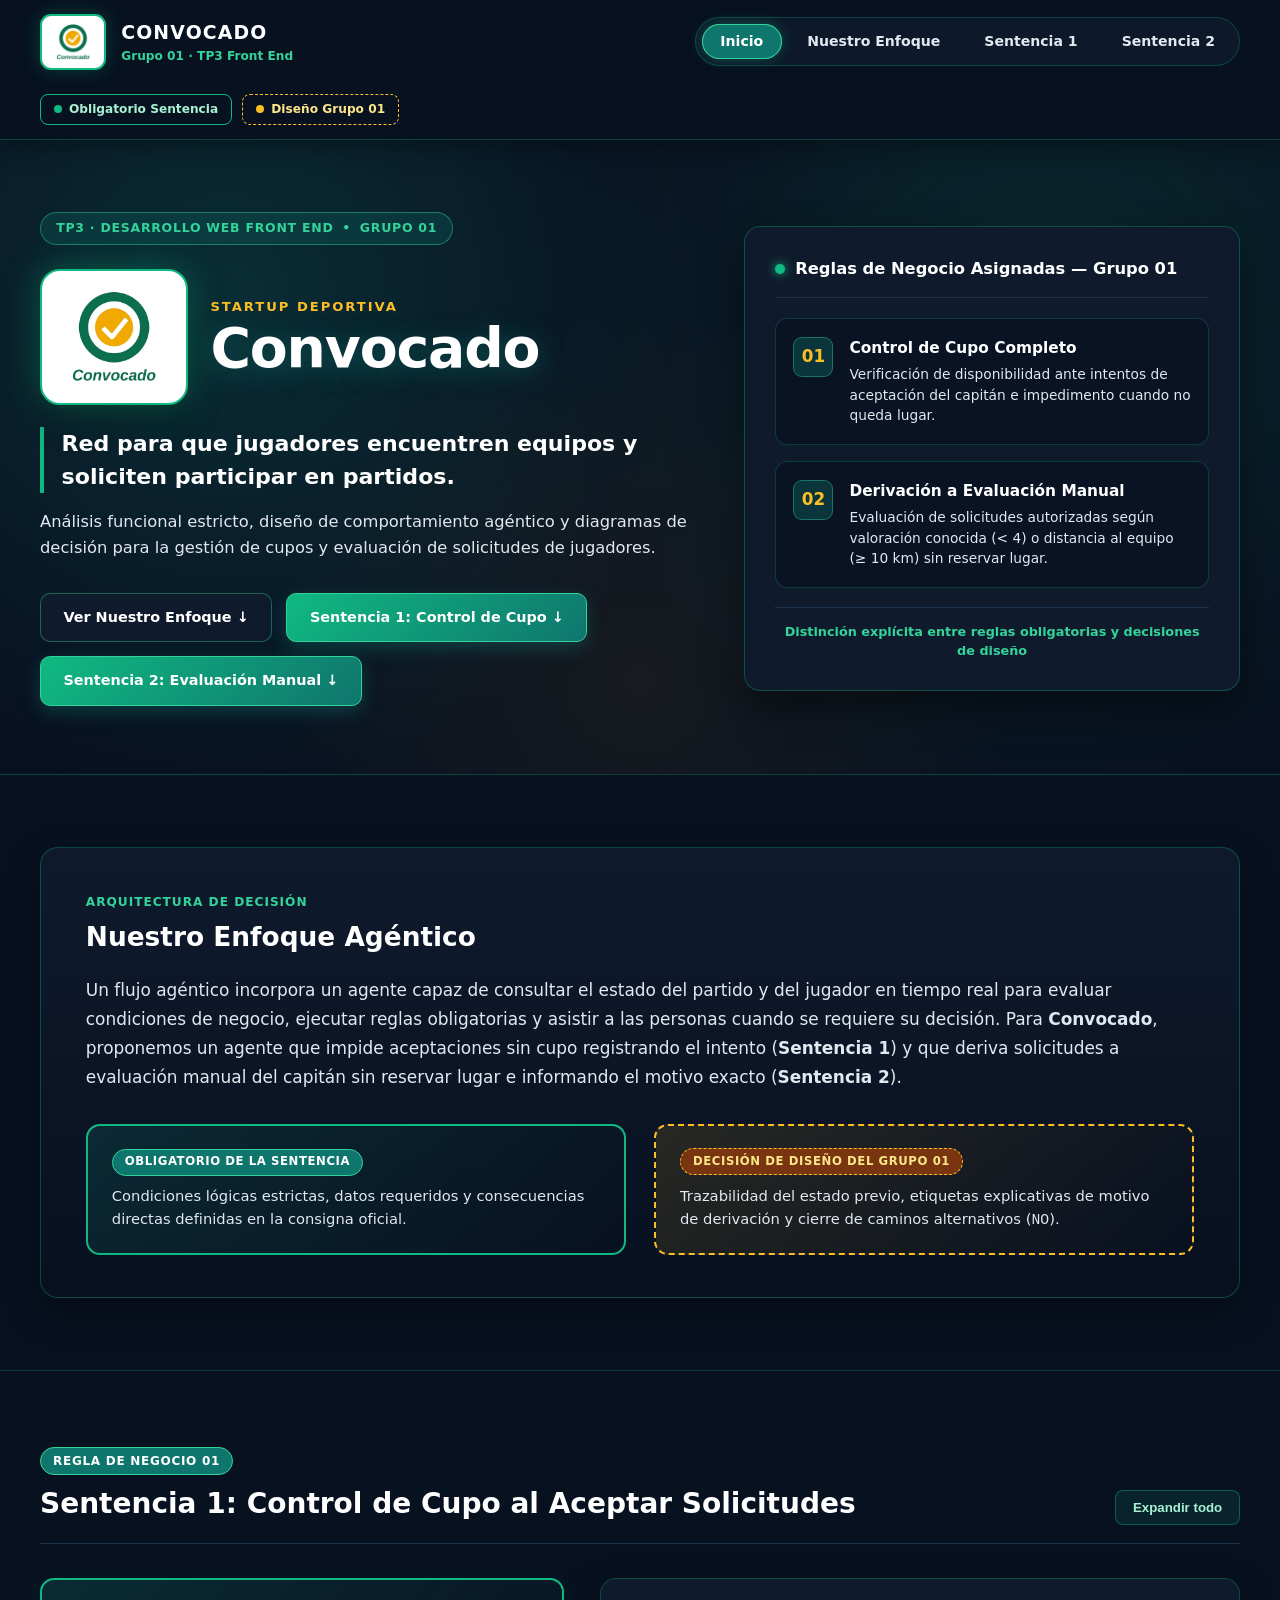
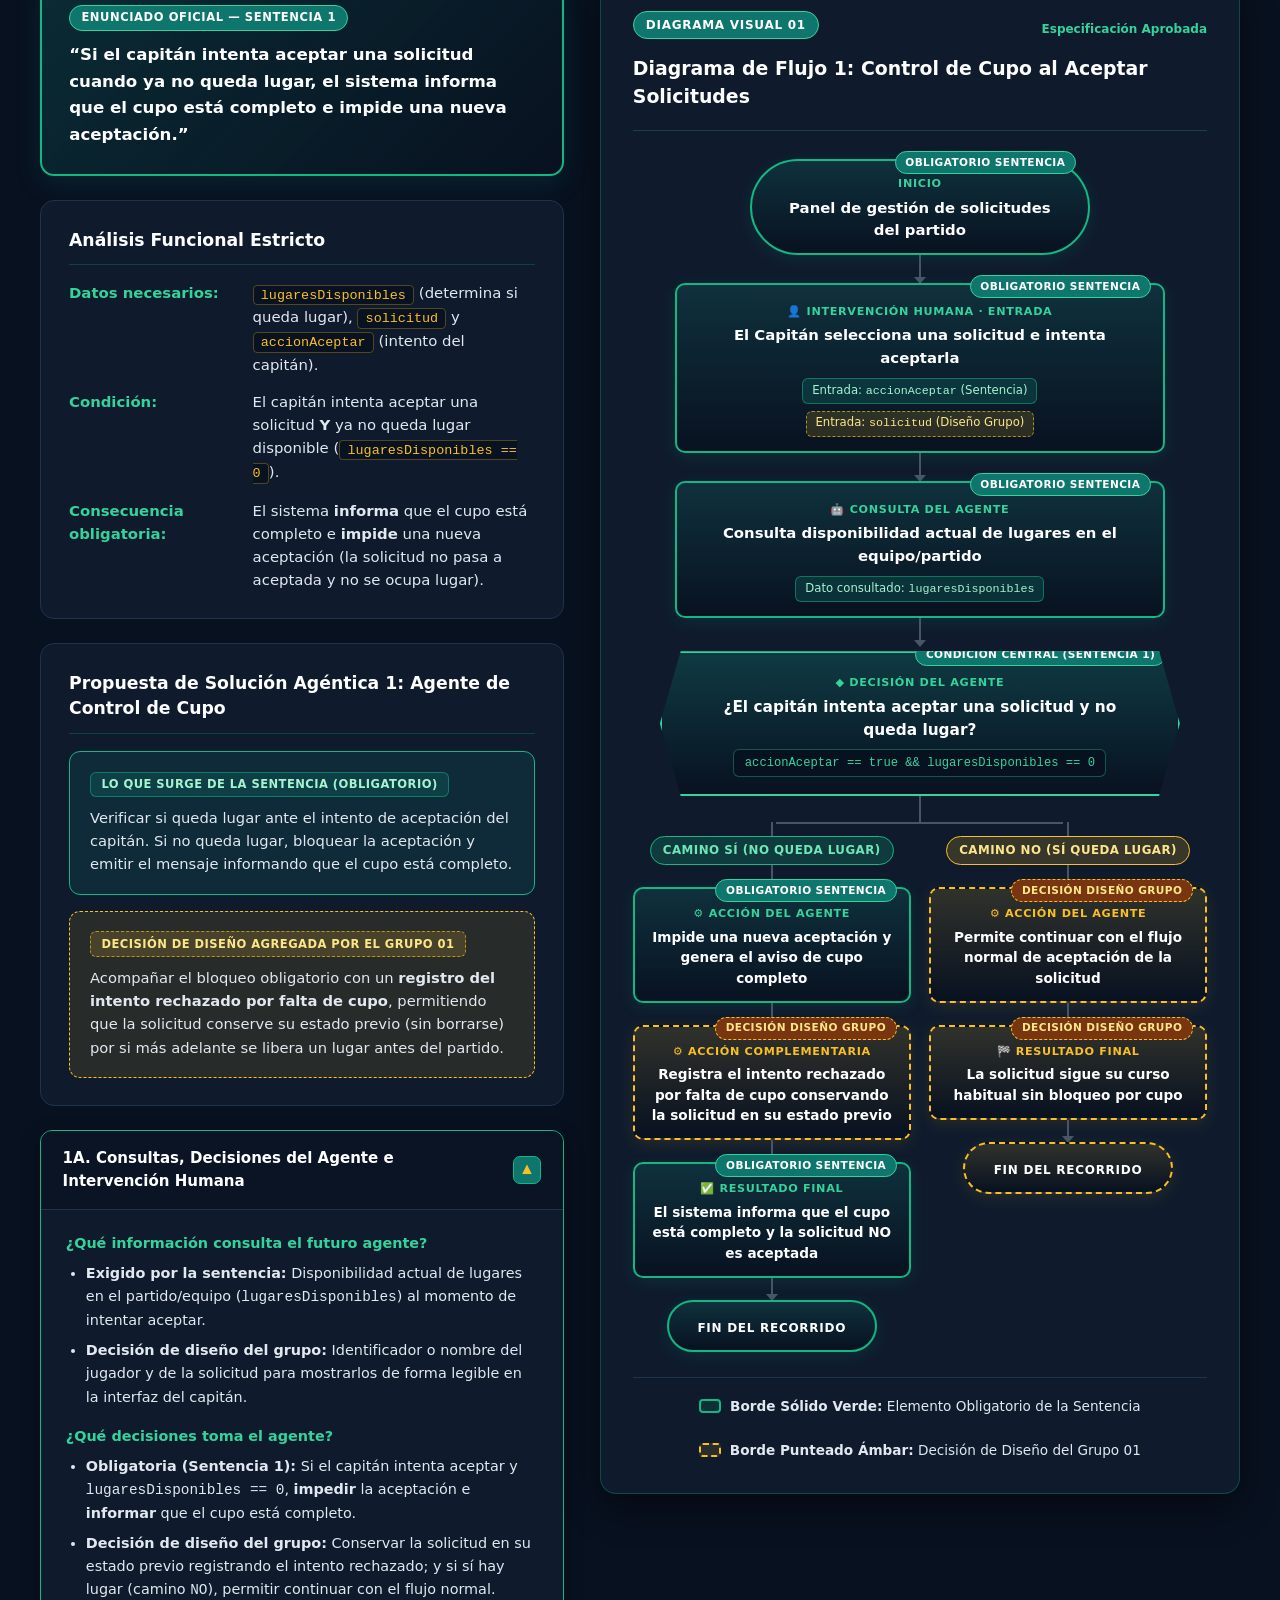
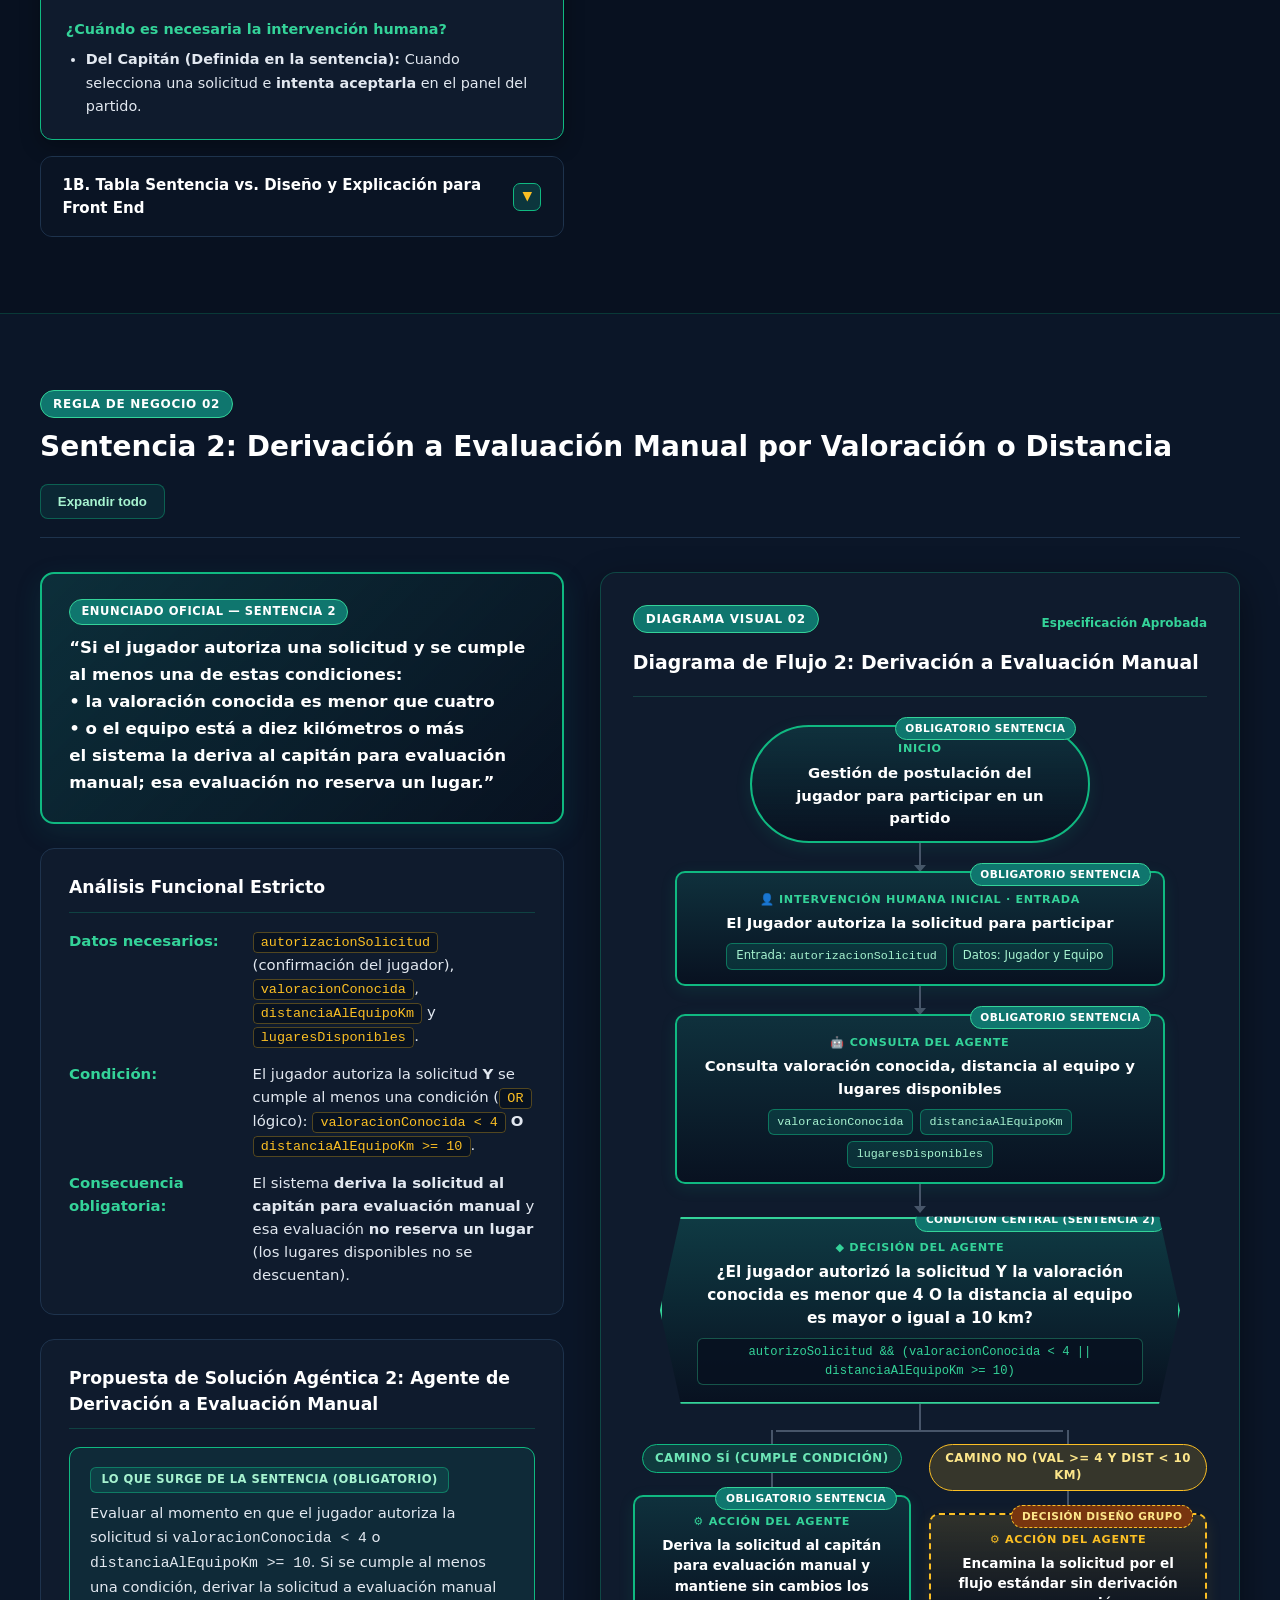
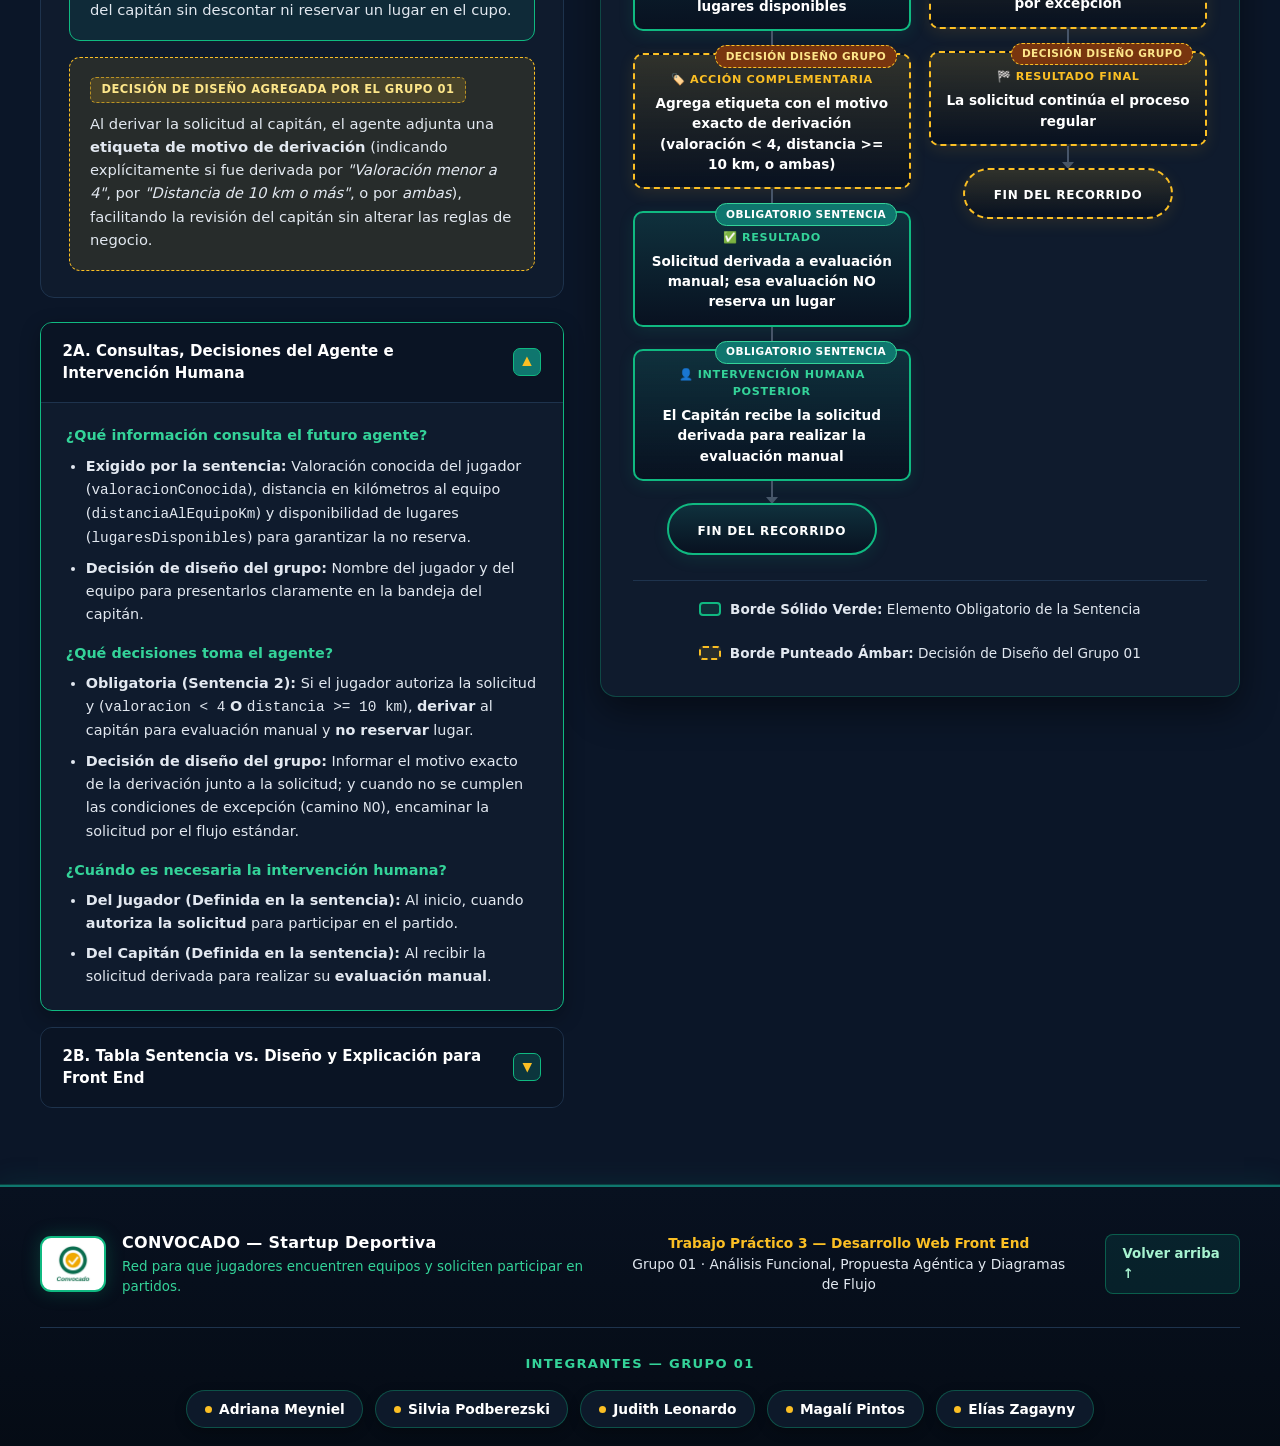
==== index.html @ 45cd8852 "Crea landing inicial y documenta flujo agéntico" ====
<!DOCTYPE html>
<html lang="es">
<head>
  <meta charset="UTF-8" />
  <meta name="viewport" content="width=device-width, initial-scale=1.0" />
  <title>Convocado — Solución Agéntica | Grupo 01 (TP3 Front End)</title>
  <meta name="description" content="Landing de análisis funcional, propuestas agénticas y diagramas de flujo para la startup deportiva Convocado — Grupo 01." />
  <link rel="stylesheet" href="diagramas.css" />
  <link rel="stylesheet" href="styles.css" />
</head>
<body>

  <!-- =====================================================================
       HEADER STICKY (NAVEGACIÓN DESKTOP)
       ===================================================================== -->
  <header class="site-header" id="top">
    <div class="header-container">
      <a href="#inicio" class="brand-logo" aria-label="Convocado - Ir al inicio">
        <div class="header-logo-container">
          <img src="assets/logo.webp" alt="Logo original de la startup Convocado" class="convocado-logo-img" />
        </div>
        <div class="brand-text">
          <span class="brand-name">CONVOCADO</span>
          <span class="brand-group">Grupo 01 · TP3 Front End</span>
        </div>
      </a>

      <nav class="main-nav" aria-label="Navegación principal">
        <a href="#inicio" class="nav-link active">Inicio</a>
        <a href="#nuestro-enfoque" class="nav-link">Nuestro Enfoque</a>
        <a href="#sentencia-1" class="nav-link">Sentencia 1</a>
        <a href="#sentencia-2" class="nav-link">Sentencia 2</a>
      </nav>

      <div class="header-legend" aria-label="Referencias visuales">
        <span class="legend-chip chip-mandatory" title="Surge estrictamente de la sentencia">
          <span class="dot dot-mandatory"></span> Obligatorio Sentencia
        </span>
        <span class="legend-chip chip-design" title="Decisión de diseño agregada por el Grupo 01">
          <span class="dot dot-design"></span> Diseño Grupo 01
        </span>
      </div>
    </div>
  </header>

  <main>

    <!-- ===================================================================
         SECCIÓN 1: HERO / PRESENTACIÓN DE LA STARTUP (#inicio)
         =================================================================== -->
    <section id="inicio" class="hero-section">
      <div class="section-container hero-grid">
        <div class="hero-content">
          <div class="eyebrow-badge">
            <span>TP3 · Desarrollo Web Front End</span>
            <span class="separator">•</span>
            <span>Grupo 01</span>
          </div>

          <div class="hero-brand-lockup">
            <div class="hero-logo-container">
              <img src="assets/logo.webp" alt="Logo original de la startup Convocado" class="convocado-logo-img" />
            </div>
            <div>
              <p class="startup-label">STARTUP DEPORTIVA</p>
              <h1 class="hero-title">Convocado</h1>
            </div>
          </div>

          <p class="hero-objective">
            Red para que jugadores encuentren equipos y soliciten participar en partidos.
          </p>

          <p class="hero-description">
            Análisis funcional estricto, diseño de comportamiento agéntico y diagramas de decisión para la gestión de cupos y evaluación de solicitudes de jugadores.
          </p>

          <div class="hero-actions">
            <a href="#nuestro-enfoque" class="btn btn-secondary">Ver Nuestro Enfoque ↓</a>
            <a href="#sentencia-1" class="btn btn-primary">Sentencia 1: Control de Cupo ↓</a>
            <a href="#sentencia-2" class="btn btn-primary">Sentencia 2: Evaluación Manual ↓</a>
          </div>
        </div>

        <aside class="hero-summary-card" aria-label="Resumen de reglas asignadas al Grupo 01">
          <div class="summary-card-header">
            <span class="status-indicator"></span>
            <h2>Reglas de Negocio Asignadas — Grupo 01</h2>
          </div>
          <div class="summary-rules">
            <div class="summary-rule-item">
              <span class="rule-num">01</span>
              <div>
                <h3>Control de Cupo Completo</h3>
                <p>Verificación de disponibilidad ante intentos de aceptación del capitán e impedimento cuando no queda lugar.</p>
              </div>
            </div>
            <div class="summary-rule-item">
              <span class="rule-num">02</span>
              <div>
                <h3>Derivación a Evaluación Manual</h3>
                <p>Evaluación de solicitudes autorizadas según valoración conocida (&lt; 4) o distancia al equipo (&ge; 10 km) sin reservar lugar.</p>
              </div>
            </div>
          </div>
          <div class="summary-card-footer">
            <span>Distinción explícita entre reglas obligatorias y decisiones de diseño</span>
          </div>
        </aside>
      </div>
    </section>

    <!-- ===================================================================
         SECCIÓN 2: NUESTRO ENFOQUE (#nuestro-enfoque)
         =================================================================== -->
    <section id="nuestro-enfoque" class="approach-section">
      <div class="section-container">
        <div class="approach-card">
          <div class="approach-header">
            <span class="section-tag">Arquitectura de Decisión</span>
            <h2>Nuestro Enfoque Agéntico</h2>
          </div>
          <p class="approach-lead">
            Un flujo agéntico incorpora un agente capaz de consultar el estado del partido y del jugador en tiempo real para evaluar condiciones de negocio, ejecutar reglas obligatorias y asistir a las personas cuando se requiere su decisión. Para <strong>Convocado</strong>, proponemos un agente que impide aceptaciones sin cupo registrando el intento (<strong>Sentencia 1</strong>) y que deriva solicitudes a evaluación manual del capitán sin reservar lugar e informando el motivo exacto (<strong>Sentencia 2</strong>).
          </p>
          <div class="origin-comparison-banner">
            <div class="origin-box origin-mandatory">
              <span class="origin-badge badge-mandatory">Obligatorio de la Sentencia</span>
              <p>Condiciones lógicas estrictas, datos requeridos y consecuencias directas definidas en la consigna oficial.</p>
            </div>
            <div class="origin-box origin-design">
              <span class="origin-badge badge-design">Decisión de Diseño del Grupo 01</span>
              <p>Trazabilidad del estado previo, etiquetas explicativas de motivo de derivación y cierre de caminos alternativos (<code>NO</code>).</p>
            </div>
          </div>
        </div>
      </div>
    </section>

    <!-- ===================================================================
         SECCIÓN 3: BLOQUE SENTENCIA 1 (#sentencia-1)
         Grid Desktop: Columna Izquierda (45%) + Columna Derecha Diagrama (55%)
         =================================================================== -->
    <section id="sentencia-1" class="sentence-section">
      <div class="section-container">
        <div class="section-heading-bar">
          <div>
            <span class="sentence-tag">Regla de Negocio 01</span>
            <h2 class="section-main-title">Sentencia 1: Control de Cupo al Aceptar Solicitudes</h2>
          </div>
          <div class="Quick-controls">
            <button type="button" class="btn-ghost js-toggle-details" data-target="sentencia-1">
              Expandir / Contraer Desplegables
            </button>
          </div>
        </div>

        <div class="sentence-split-layout">

          <!-- COLUMNA IZQUIERDA (45%): SENTENCIA, ANÁLISIS, PROPUESTA Y DESPLEGABLES -->
          <div class="sentence-left-col">

            <!-- Cita oficial de la Sentencia 1 -->
            <div class="official-sentence-box">
              <div class="box-label">
                <span class="badge-mandatory-inline">Enunciado Oficial — Sentencia 1</span>
              </div>
              <blockquote>
                “Si el capitán intenta aceptar una solicitud cuando ya no queda lugar, el sistema informa que el cupo está completo e impide una nueva aceptación.”
              </blockquote>
            </div>

            <!-- Tarjeta de Análisis Funcional Estricto -->
            <article class="info-card">
              <h3 class="card-title">Análisis Funcional Estricto</h3>
              <ul class="analysis-list">
                <li>
                  <span class="analysis-key">Datos necesarios:</span>
                  <div class="analysis-val">
                    <code>lugaresDisponibles</code> (determina si queda lugar), <code>solicitud</code> y <code>accionAceptar</code> (intento del capitán).
                  </div>
                </li>
                <li>
                  <span class="analysis-key">Condición:</span>
                  <div class="analysis-val">
                    El capitán intenta aceptar una solicitud <strong>Y</strong> ya no queda lugar disponible (<code>lugaresDisponibles == 0</code>).
                  </div>
                </li>
                <li>
                  <span class="analysis-key">Consecuencia obligatoria:</span>
                  <div class="analysis-val">
                    El sistema <strong>informa</strong> que el cupo está completo e <strong>impide</strong> una nueva aceptación (la solicitud no pasa a aceptada y no se ocupa lugar).
                  </div>
                </li>
              </ul>
            </article>

            <!-- Tarjeta de Propuesta Agéntica 1 -->
            <article class="info-card proposal-card">
              <h3 class="card-title">Propuesta de Solución Agéntica 1: Agente de Control de Cupo</h3>

              <div class="proposal-split-block mandatory-block">
                <span class="origin-pill pill-mandatory">Lo que surge de la sentencia (Obligatorio)</span>
                <p>
                  Verificar si queda lugar ante el intento de aceptación del capitán. Si no queda lugar, bloquear la aceptación y emitir el mensaje informando que el cupo está completo.
                </p>
              </div>

              <div class="proposal-split-block design-block">
                <span class="origin-pill pill-design">Decisión de diseño agregada por el Grupo 01</span>
                <p>
                  Acompañar el bloqueo obligatorio con un <strong>registro del intento rechazado por falta de cupo</strong>, permitiendo que la solicitud conserve su estado previo (sin borrarse) por si más adelante se libera un lugar antes del partido.
                </p>
              </div>
            </article>

            <!-- DESPLEGABLES (DETAILS / SUMMARY) DE SENTENCIA 1 -->
            <div class="accordions-group">

              <details class="custom-details" open>
                <summary class="details-summary">
                  <span>1A. Consultas, Decisiones del Agente e Intervención Humana</span>
                  <span class="summary-chevron" aria-hidden="true">▼</span>
                </summary>
                <div class="details-body">
                  <h4>¿Qué información consulta el futuro agente?</h4>
                  <ul>
                    <li><strong>Exigido por la sentencia:</strong> Disponibilidad actual de lugares en el partido/equipo (<code>lugaresDisponibles</code>) al momento de intentar aceptar.</li>
                    <li><strong>Decisión de diseño del grupo:</strong> Identificador o nombre del jugador y de la solicitud para mostrarlos de forma legible en la interfaz del capitán.</li>
                  </ul>

                  <h4>¿Qué decisiones toma el agente?</h4>
                  <ul>
                    <li><strong>Obligatoria (Sentencia 1):</strong> Si el capitán intenta aceptar y <code>lugaresDisponibles == 0</code>, <strong>impedir</strong> la aceptación e <strong>informar</strong> que el cupo está completo.</li>
                    <li><strong>Decisión de diseño del grupo:</strong> Conservar la solicitud en su estado previo registrando el intento rechazado; y si sí hay lugar (camino <code>NO</code>), permitir continuar con el flujo normal.</li>
                  </ul>

                  <h4>¿Cuándo es necesaria la intervención humana?</h4>
                  <ul>
                    <li><strong>Del Capitán (Definida en la sentencia):</strong> Cuando selecciona una solicitud e <strong>intenta aceptarla</strong> en el panel del partido.</li>
                  </ul>
                </div>
              </details>

              <details class="custom-details">
                <summary class="details-summary">
                  <span>1B. Tabla Sentencia vs. Diseño y Explicación para Front End</span>
                  <span class="summary-chevron" aria-hidden="true">▼</span>
                </summary>
                <div class="details-body">
                  <h4>Separación entre Sentencia 1 y Decisiones de Diseño</h4>
                  <table class="origin-table">
                    <thead>
                      <tr>
                        <th>Elemento del Flujo</th>
                        <th>Origen</th>
                      </tr>
                    </thead>
                    <tbody>
                      <tr>
                        <td>Intervención del capitán intentando aceptar una solicitud</td>
                        <td><span class="table-badge badge-mandatory">Obligatorio Sentencia</span></td>
                      </tr>
                      <tr>
                        <td>Consulta de si queda lugar disponible</td>
                        <td><span class="table-badge badge-mandatory">Obligatorio Sentencia</span></td>
                      </tr>
                      <tr>
                        <td>Decisión: <em>“¿El capitán intenta aceptar una solicitud y no queda lugar?”</em></td>
                        <td><span class="table-badge badge-mandatory">Obligatorio Sentencia</span></td>
                      </tr>
                      <tr>
                        <td>Camino SÍ: Informar cupo completo e impedir nueva aceptación</td>
                        <td><span class="table-badge badge-mandatory">Obligatorio Sentencia</span></td>
                      </tr>
                      <tr>
                        <td>Conservar solicitud en estado previo con registro del intento</td>
                        <td><span class="table-badge badge-design">Diseño Grupo 01</span></td>
                      </tr>
                      <tr>
                        <td>Camino NO: Continuar flujo normal cuando sí hay lugar</td>
                        <td><span class="table-badge badge-design">Diseño Grupo 01</span></td>
                      </tr>
                    </tbody>
                  </table>

                  <h4>Explicación Clara para Estudiantes de Front End</h4>
                  <p>
                    <strong>Regla obligatoria:</strong> Cuando el capitán presiona el botón <code>"Aceptar"</code>, evaluamos <code>if (lugaresDisponibles === 0)</code>. Si no hay lugar, no sumamos al jugador y mostramos en pantalla el mensaje obligatorio: <em>"El cupo está completo"</em>.
                  </p>
                  <p>
                    <strong>Decisión de diseño en interfaz:</strong> Mantener visible el contador (<code>Lugares disponibles: 0</code>) y destacar visualmente la alerta para que el capitán comprenda de inmediato por qué su acción fue impedida.
                  </p>
                </div>
              </details>

            </div>
          </div>

          <!-- COLUMNA DERECHA (55%): DIAGRAMA DE FLUJO VISUAL 1 (REUTILIZADO) -->
          <div class="sentence-right-col">
            <div class="diagram-card">
              <div class="diagram-header">
                <div class="diagram-header-top">
                  <span class="sentence-tag">Diagrama Visual 01</span>
                  <span class="diagram-status">Especificación Aprobada</span>
                </div>
                <h3>Diagrama de Flujo 1: Control de Cupo al Aceptar Solicitudes</h3>
              </div>

              <div class="flowchart">
                <!-- 1. INICIO -->
                <div class="node node-terminal node-mandatory">
                  <span class="node-origin-badge badge-mandatory">Obligatorio Sentencia</span>
                  <div class="node-type">INICIO</div>
                  <div class="node-title">Panel de gestión de solicitudes del partido</div>
                </div>

                <div class="connector-vertical"></div>

                <!-- 2. INTERVENCIÓN HUMANA + ENTRADA -->
                <div class="node node-human node-mandatory">
                  <span class="node-origin-badge badge-mandatory">Obligatorio Sentencia</span>
                  <div class="node-type">👤 INTERVENCIÓN HUMANA · ENTRADA</div>
                  <div class="node-title">El Capitán selecciona una solicitud e intenta aceptarla</div>
                  <div class="node-meta">
                    <span class="meta-pill pill-mandatory">Entrada: <code>accionAceptar</code> (Sentencia)</span>
                    <span class="meta-pill pill-design">Entrada: <code>solicitud</code> (Diseño Grupo)</span>
                  </div>
                </div>

                <div class="connector-vertical"></div>

                <!-- 3. CONSULTA DEL AGENTE -->
                <div class="node node-agent-query node-mandatory">
                  <span class="node-origin-badge badge-mandatory">Obligatorio Sentencia</span>
                  <div class="node-type">🤖 CONSULTA DEL AGENTE</div>
                  <div class="node-title">Consulta disponibilidad actual de lugares en el equipo/partido</div>
                  <div class="node-meta">
                    <span class="meta-pill pill-mandatory">Dato consultado: <code>lugaresDisponibles</code></span>
                  </div>
                </div>

                <div class="connector-vertical"></div>

                <!-- 4. DECISIÓN CENTRAL -->
                <div class="decision-wrapper">
                  <div class="node node-decision node-mandatory">
                    <span class="node-origin-badge badge-mandatory">Condición Central (Sentencia 1)</span>
                    <div class="node-type">◆ DECISIÓN DEL AGENTE</div>
                    <div class="node-question">
                      ¿El capitán intenta aceptar una solicitud y no queda lugar?
                    </div>
                    <div class="node-code"><code>accionAceptar == true && lugaresDisponibles == 0</code></div>
                  </div>
                </div>

                <!-- BIFURCACIÓN SÍ / NO -->
                <div class="branches-container">
                  <div class="branch-split-bar"></div>

                  <!-- CAMINO SÍ -->
                  <div class="branch-column branch-yes">
                    <div class="branch-badge badge-yes">CAMINO SÍ (No queda lugar)</div>
                    <div class="connector-vertical short"></div>

                    <div class="node node-action node-mandatory">
                      <span class="node-origin-badge badge-mandatory">Obligatorio Sentencia</span>
                      <div class="node-type">⚙️ ACCIÓN DEL AGENTE</div>
                      <div class="node-title">Impide una nueva aceptación y genera el aviso de cupo completo</div>
                    </div>

                    <div class="connector-vertical short"></div>

                    <div class="node node-action node-design">
                      <span class="node-origin-badge badge-design">Decisión Diseño Grupo</span>
                      <div class="node-type">⚙️ ACCIÓN COMPLEMENTARIA</div>
                      <div class="node-title">Registra el intento rechazado por falta de cupo conservando la solicitud en su estado previo</div>
                    </div>

                    <div class="connector-vertical short"></div>

                    <div class="node node-result node-mandatory">
                      <span class="node-origin-badge badge-mandatory">Obligatorio Sentencia</span>
                      <div class="node-type">✅ RESULTADO FINAL</div>
                      <div class="node-title">El sistema informa que el cupo está completo y la solicitud NO es aceptada</div>
                    </div>

                    <div class="connector-vertical short"></div>

                    <div class="node node-terminal-end node-mandatory">
                      FIN DEL RECORRIDO
                    </div>
                  </div>

                  <!-- CAMINO NO -->
                  <div class="branch-column branch-no">
                    <div class="branch-badge badge-no">CAMINO NO (Sí queda lugar)</div>
                    <div class="connector-vertical short"></div>

                    <div class="node node-action node-design">
                      <span class="node-origin-badge badge-design">Decisión Diseño Grupo</span>
                      <div class="node-type">⚙️ ACCIÓN DEL AGENTE</div>
                      <div class="node-title">Permite continuar con el flujo normal de aceptación de la solicitud</div>
                    </div>

                    <div class="connector-vertical short"></div>

                    <div class="node node-result node-design">
                      <span class="node-origin-badge badge-design">Decisión Diseño Grupo</span>
                      <div class="node-type">🏁 RESULTADO FINAL</div>
                      <div class="node-title">La solicitud sigue su curso habitual sin bloqueo por cupo</div>
                    </div>

                    <div class="connector-vertical short"></div>

                    <div class="node node-terminal-end node-design">
                      FIN DEL RECORRIDO
                    </div>
                  </div>
                </div>
              </div>

              <!-- Pie de leyenda del diagrama -->
              <div class="diagram-footer-legend">
                <div class="legend-item">
                  <span class="legend-swatch swatch-mandatory"></span>
                  <span><strong>Borde Sólido Verde:</strong> Elemento Obligatorio de la Sentencia</span>
                </div>
                <div class="legend-item">
                  <span class="legend-swatch swatch-design"></span>
                  <span><strong>Borde Punteado Ámbar:</strong> Decisión de Diseño del Grupo 01</span>
                </div>
              </div>
            </div>
          </div>

        </div>
      </div>
    </section>

    <!-- ===================================================================
         SECCIÓN 4: BLOQUE SENTENCIA 2 (#sentencia-2)
         Grid Desktop: Columna Izquierda (45%) + Columna Derecha Diagrama (55%)
         =================================================================== -->
    <section id="sentencia-2" class="sentence-section alt-bg">
      <div class="section-container">
        <div class="section-heading-bar">
          <div>
            <span class="sentence-tag">Regla de Negocio 02</span>
            <h2 class="section-main-title">Sentencia 2: Derivación a Evaluación Manual por Valoración o Distancia</h2>
          </div>
          <div class="Quick-controls">
            <button type="button" class="btn-ghost js-toggle-details" data-target="sentencia-2">
              Expandir / Contraer Desplegables
            </button>
          </div>
        </div>

        <div class="sentence-split-layout">

          <!-- COLUMNA IZQUIERDA (45%): SENTENCIA, ANÁLISIS, PROPUESTA Y DESPLEGABLES -->
          <div class="sentence-left-col">

            <!-- Cita oficial de la Sentencia 2 -->
            <div class="official-sentence-box">
              <div class="box-label">
                <span class="badge-mandatory-inline">Enunciado Oficial — Sentencia 2</span>
              </div>
              <blockquote>
                “Si el jugador autoriza una solicitud y se cumple al menos una de estas condiciones:
                <br />• la valoración conocida es menor que cuatro
                <br />• o el equipo está a diez kilómetros o más
                <br />el sistema la deriva al capitán para evaluación manual; esa evaluación no reserva un lugar.”
              </blockquote>
            </div>

            <!-- Tarjeta de Análisis Funcional Estricto -->
            <article class="info-card">
              <h3 class="card-title">Análisis Funcional Estricto</h3>
              <ul class="analysis-list">
                <li>
                  <span class="analysis-key">Datos necesarios:</span>
                  <div class="analysis-val">
                    <code>autorizacionSolicitud</code> (confirmación del jugador), <code>valoracionConocida</code>, <code>distanciaAlEquipoKm</code> y <code>lugaresDisponibles</code>.
                  </div>
                </li>
                <li>
                  <span class="analysis-key">Condición:</span>
                  <div class="analysis-val">
                    El jugador autoriza la solicitud <strong>Y</strong> se cumple al menos una condición (<code>OR</code> lógico): <code>valoracionConocida &lt; 4</code> <strong>O</strong> <code>distanciaAlEquipoKm &gt;= 10</code>.
                  </div>
                </li>
                <li>
                  <span class="analysis-key">Consecuencia obligatoria:</span>
                  <div class="analysis-val">
                    El sistema <strong>deriva la solicitud al capitán para evaluación manual</strong> y esa evaluación <strong>no reserva un lugar</strong> (los lugares disponibles no se descuentan).
                  </div>
                </li>
              </ul>
            </article>

            <!-- Tarjeta de Propuesta Agéntica 2 -->
            <article class="info-card proposal-card">
              <h3 class="card-title">Propuesta de Solución Agéntica 2: Agente de Derivación a Evaluación Manual</h3>

              <div class="proposal-split-block mandatory-block">
                <span class="origin-pill pill-mandatory">Lo que surge de la sentencia (Obligatorio)</span>
                <p>
                  Evaluar al momento en que el jugador autoriza la solicitud si <code>valoracionConocida &lt; 4</code> o <code>distanciaAlEquipoKm &gt;= 10</code>. Si se cumple al menos una condición, derivar la solicitud a evaluación manual del capitán sin descontar ni reservar un lugar en el cupo.
                </p>
              </div>

              <div class="proposal-split-block design-block">
                <span class="origin-pill pill-design">Decisión de diseño agregada por el Grupo 01</span>
                <p>
                  Al derivar la solicitud al capitán, el agente adjunta una <strong>etiqueta de motivo de derivación</strong> (indicando explícitamente si fue derivada por <em>"Valoración menor a 4"</em>, por <em>"Distancia de 10 km o más"</em>, o por <em>ambas</em>), facilitando la revisión del capitán sin alterar las reglas de negocio.
                </p>
              </div>
            </article>

            <!-- DESPLEGABLES (DETAILS / SUMMARY) DE SENTENCIA 2 -->
            <div class="accordions-group">

              <details class="custom-details" open>
                <summary class="details-summary">
                  <span>2A. Consultas, Decisiones del Agente e Intervención Humana</span>
                  <span class="summary-chevron" aria-hidden="true">▼</span>
                </summary>
                <div class="details-body">
                  <h4>¿Qué información consulta el futuro agente?</h4>
                  <ul>
                    <li><strong>Exigido por la sentencia:</strong> Valoración conocida del jugador (<code>valoracionConocida</code>), distancia en kilómetros al equipo (<code>distanciaAlEquipoKm</code>) y disponibilidad de lugares (<code>lugaresDisponibles</code>) para garantizar la no reserva.</li>
                    <li><strong>Decisión de diseño del grupo:</strong> Nombre del jugador y del equipo para presentarlos claramente en la bandeja del capitán.</li>
                  </ul>

                  <h4>¿Qué decisiones toma el agente?</h4>
                  <ul>
                    <li><strong>Obligatoria (Sentencia 2):</strong> Si el jugador autoriza la solicitud y (<code>valoracion &lt; 4</code> <strong>O</strong> <code>distancia &gt;= 10 km</code>), <strong>derivar</strong> al capitán para evaluación manual y <strong>no reservar</strong> lugar.</li>
                    <li><strong>Decisión de diseño del grupo:</strong> Informar el motivo exacto de la derivación junto a la solicitud; y cuando no se cumplen las condiciones de excepción (camino <code>NO</code>), encaminar la solicitud por el flujo estándar.</li>
                  </ul>

                  <h4>¿Cuándo es necesaria la intervención humana?</h4>
                  <ul>
                    <li><strong>Del Jugador (Definida en la sentencia):</strong> Al inicio, cuando <strong>autoriza la solicitud</strong> para participar en el partido.</li>
                    <li><strong>Del Capitán (Definida en la sentencia):</strong> Al recibir la solicitud derivada para realizar su <strong>evaluación manual</strong>.</li>
                  </ul>
                </div>
              </details>

              <details class="custom-details">
                <summary class="details-summary">
                  <span>2B. Tabla Sentencia vs. Diseño y Explicación para Front End</span>
                  <span class="summary-chevron" aria-hidden="true">▼</span>
                </summary>
                <div class="details-body">
                  <h4>Separación entre Sentencia 2 y Decisiones de Diseño</h4>
                  <table class="origin-table">
                    <thead>
                      <tr>
                        <th>Elemento del Flujo</th>
                        <th>Origen</th>
                      </tr>
                    </thead>
                    <tbody>
                      <tr>
                        <td>Intervención inicial del jugador autorizando la solicitud</td>
                        <td><span class="table-badge badge-mandatory">Obligatorio Sentencia</span></td>
                      </tr>
                      <tr>
                        <td>Consulta de valoración conocida (&lt; 4) y distancia (&ge; 10 km)</td>
                        <td><span class="table-badge badge-mandatory">Obligatorio Sentencia</span></td>
                      </tr>
                      <tr>
                        <td>Decisión: <em>“¿El jugador autorizó la solicitud Y la valoración conocida es menor que 4 O la distancia al equipo es mayor o igual a 10 km?”</em></td>
                        <td><span class="table-badge badge-mandatory">Obligatorio Sentencia</span></td>
                      </tr>
                      <tr>
                        <td>Camino SÍ: Derivar al capitán para evaluación manual y no reservar lugar</td>
                        <td><span class="table-badge badge-mandatory">Obligatorio Sentencia</span></td>
                      </tr>
                      <tr>
                        <td>Intervención humana del capitán para realizar la evaluación manual</td>
                        <td><span class="table-badge badge-mandatory">Obligatorio Sentencia</span></td>
                      </tr>
                      <tr>
                        <td>Etiqueta informativa con el motivo específico de derivación</td>
                        <td><span class="table-badge badge-design">Diseño Grupo 01</span></td>
                      </tr>
                      <tr>
                        <td>Camino NO: Encaminar por flujo estándar sin excepción</td>
                        <td><span class="table-badge badge-design">Diseño Grupo 01</span></td>
                      </tr>
                    </tbody>
                  </table>

                  <h4>Explicación Clara para Estudiantes de Front End</h4>
                  <p>
                    <strong>Regla obligatoria:</strong> Cuando el jugador presiona <code>"Autorizar solicitud"</code>, evaluamos con el operador lógico <code>OR</code> (<code>||</code>): <code>valoracionConocida &lt; 4 || distanciaAlEquipoKm &gt;= 10</code>. Si da <code>true</code>, la solicitud pasa a <strong>"Derivada al capitán para evaluación manual"</strong> y el contador de <code>lugaresDisponibles</code> permanece intacto (no reserva lugar).
                  </p>
                  <p>
                    <strong>Decisión de diseño en interfaz:</strong> Mostrar al lado de la solicitud derivada una etiqueta con la causa exacta (ej. <em>"Motivo: Valoración menor a 4"</em> o <em>"Motivo: Equipo a 10 km o más"</em>).
                  </p>
                </div>
              </details>

            </div>
          </div>

          <!-- COLUMNA DERECHA (55%): DIAGRAMA DE FLUJO VISUAL 2 (REUTILIZADO) -->
          <div class="sentence-right-col">
            <div class="diagram-card">
              <div class="diagram-header">
                <div class="diagram-header-top">
                  <span class="sentence-tag">Diagrama Visual 02</span>
                  <span class="diagram-status">Especificación Aprobada</span>
                </div>
                <h3>Diagrama de Flujo 2: Derivación a Evaluación Manual</h3>
              </div>

              <div class="flowchart">
                <!-- 1. INICIO -->
                <div class="node node-terminal node-mandatory">
                  <span class="node-origin-badge badge-mandatory">Obligatorio Sentencia</span>
                  <div class="node-type">INICIO</div>
                  <div class="node-title">Gestión de postulación del jugador para participar en un partido</div>
                </div>

                <div class="connector-vertical"></div>

                <!-- 2. INTERVENCIÓN HUMANA INICIAL + ENTRADA -->
                <div class="node node-human node-mandatory">
                  <span class="node-origin-badge badge-mandatory">Obligatorio Sentencia</span>
                  <div class="node-type">👤 INTERVENCIÓN HUMANA INICIAL · ENTRADA</div>
                  <div class="node-title">El Jugador autoriza la solicitud para participar</div>
                  <div class="node-meta">
                    <span class="meta-pill pill-mandatory">Entrada: <code>autorizacionSolicitud</code></span>
                    <span class="meta-pill pill-mandatory">Datos: Jugador y Equipo</span>
                  </div>
                </div>

                <div class="connector-vertical"></div>

                <!-- 3. CONSULTA DEL AGENTE -->
                <div class="node node-agent-query node-mandatory">
                  <span class="node-origin-badge badge-mandatory">Obligatorio Sentencia</span>
                  <div class="node-type">🤖 CONSULTA DEL AGENTE</div>
                  <div class="node-title">Consulta valoración conocida, distancia al equipo y lugares disponibles</div>
                  <div class="node-meta">
                    <span class="meta-pill pill-mandatory"><code>valoracionConocida</code></span>
                    <span class="meta-pill pill-mandatory"><code>distanciaAlEquipoKm</code></span>
                    <span class="meta-pill pill-mandatory"><code>lugaresDisponibles</code></span>
                  </div>
                </div>

                <div class="connector-vertical"></div>

                <!-- 4. DECISIÓN CENTRAL -->
                <div class="decision-wrapper">
                  <div class="node node-decision node-mandatory">
                    <span class="node-origin-badge badge-mandatory">Condición Central (Sentencia 2)</span>
                    <div class="node-type">◆ DECISIÓN DEL AGENTE</div>
                    <div class="node-question">
                      ¿El jugador autorizó la solicitud Y la valoración conocida es menor que 4 O la distancia al equipo es mayor o igual a 10 km?
                    </div>
                    <div class="node-code"><code>autorizoSolicitud && (valoracionConocida &lt; 4 || distanciaAlEquipoKm &gt;= 10)</code></div>
                  </div>
                </div>

                <!-- BIFURCACIÓN SÍ / NO -->
                <div class="branches-container">
                  <div class="branch-split-bar"></div>

                  <!-- CAMINO SÍ -->
                  <div class="branch-column branch-yes">
                    <div class="branch-badge badge-yes">CAMINO SÍ (Cumple condición)</div>
                    <div class="connector-vertical short"></div>

                    <div class="node node-action node-mandatory">
                      <span class="node-origin-badge badge-mandatory">Obligatorio Sentencia</span>
                      <div class="node-type">⚙️ ACCIÓN DEL AGENTE</div>
                      <div class="node-title">Deriva la solicitud al capitán para evaluación manual y mantiene sin cambios los lugares disponibles</div>
                    </div>

                    <div class="connector-vertical short"></div>

                    <div class="node node-action node-design">
                      <span class="node-origin-badge badge-design">Decisión Diseño Grupo</span>
                      <div class="node-type">🏷️ ACCIÓN COMPLEMENTARIA</div>
                      <div class="node-title">Agrega etiqueta con el motivo exacto de derivación (valoración &lt; 4, distancia &gt;= 10 km, o ambas)</div>
                    </div>

                    <div class="connector-vertical short"></div>

                    <div class="node node-result node-mandatory">
                      <span class="node-origin-badge badge-mandatory">Obligatorio Sentencia</span>
                      <div class="node-type">✅ RESULTADO</div>
                      <div class="node-title">Solicitud derivada a evaluación manual; esa evaluación NO reserva un lugar</div>
                    </div>

                    <div class="connector-vertical short"></div>

                    <div class="node node-human node-mandatory">
                      <span class="node-origin-badge badge-mandatory">Obligatorio Sentencia</span>
                      <div class="node-type">👤 INTERVENCIÓN HUMANA POSTERIOR</div>
                      <div class="node-title">El Capitán recibe la solicitud derivada para realizar la evaluación manual</div>
                    </div>

                    <div class="connector-vertical short"></div>

                    <div class="node node-terminal-end node-mandatory">
                      FIN DEL RECORRIDO
                    </div>
                  </div>

                  <!-- CAMINO NO -->
                  <div class="branch-column branch-no">
                    <div class="branch-badge badge-no">CAMINO NO (Val &gt;= 4 Y Dist &lt; 10 km)</div>
                    <div class="connector-vertical short"></div>

                    <div class="node node-action node-design">
                      <span class="node-origin-badge badge-design">Decisión Diseño Grupo</span>
                      <div class="node-type">⚙️ ACCIÓN DEL AGENTE</div>
                      <div class="node-title">Encamina la solicitud por el flujo estándar sin derivación por excepción</div>
                    </div>

                    <div class="connector-vertical short"></div>

                    <div class="node node-result node-design">
                      <span class="node-origin-badge badge-design">Decisión Diseño Grupo</span>
                      <div class="node-type">🏁 RESULTADO FINAL</div>
                      <div class="node-title">La solicitud continúa el proceso regular</div>
                    </div>

                    <div class="connector-vertical short"></div>

                    <div class="node node-terminal-end node-design">
                      FIN DEL RECORRIDO
                    </div>
                  </div>
                </div>
              </div>

              <!-- Pie de leyenda del diagrama -->
              <div class="diagram-footer-legend">
                <div class="legend-item">
                  <span class="legend-swatch swatch-mandatory"></span>
                  <span><strong>Borde Sólido Verde:</strong> Elemento Obligatorio de la Sentencia</span>
                </div>
                <div class="legend-item">
                  <span class="legend-swatch swatch-design"></span>
                  <span><strong>Borde Punteado Ámbar:</strong> Decisión de Diseño del Grupo 01</span>
                </div>
              </div>
            </div>
          </div>

        </div>
      </div>
    </section>

  </main>

  <!-- =====================================================================
       FOOTER INSTITUCIONAL (GRUPO 01)
       ===================================================================== -->
  <footer class="site-footer">
    <div class="section-container">
      <div class="footer-inner">
        <div class="footer-brand">
          <div class="footer-logo-container">
            <img src="assets/logo.webp" alt="Logo original de la startup Convocado" class="convocado-logo-img" />
          </div>
          <div>
            <strong>CONVOCADO — Startup Deportiva</strong>
            <p>Red para que jugadores encuentren equipos y soliciten participar en partidos.</p>
          </div>
        </div>

        <div class="footer-meta">
          <p><strong>Trabajo Práctico 3 — Desarrollo Web Front End</strong></p>
          <p>Grupo 01 · Análisis Funcional, Propuesta Agéntica y Diagramas de Flujo</p>
        </div>

        <div class="footer-top-link">
          <a href="#inicio" class="btn-ghost">Volver arriba ↑</a>
        </div>
      </div>

      <!-- Sección de Integrantes del Grupo 01 -->
      <div class="footer-team" aria-label="Integrantes del Grupo 01">
        <h3 class="footer-team-title">Integrantes — Grupo 01</h3>
        <ul class="footer-team-list">
          <li class="footer-team-member">Adriana Meyniel</li>
          <li class="footer-team-member">Silvia Podberezski</li>
          <li class="footer-team-member">Judith Leonardo</li>
          <li class="footer-team-member">Magalí Pintos</li>
          <li class="footer-team-member">Elías Zagayny</li>
        </ul>
      </div>
    </div>
  </footer>

  <script src="script.js"></script>
</body>
</html>
---- diagramas.css ----
/* ==========================================================================
   ESTILOS DE DIAGRAMAS DE FLUJO VISUALES - CONVOCADO (GRUPO 01)
   Optimizado para Desktop, Tablet y Mobile — Paleta Oficial Convocado
   ========================================================================== */

:root {
  --bg-page: #081120;
  --bg-card: #0f1b2d;
  --bg-node: #081120;
  --text-primary: #ffffff;
  --text-secondary: #e2e8f0;
  --text-muted: #94a3b8;

  /* Paleta Oficial Convocado */
  --convocado-green-main: #0f766e;
  --convocado-green-sec: #10b981;
  --convocado-green-light: #34d399;
  --convocado-yellow-accent: #fbbf24;

  /* Colores para Elementos Obligatorios de la Sentencia (Verde Convocado) */
  --mandatory-border: #10b981;
  --mandatory-bg: rgba(16, 185, 129, 0.13);
  --mandatory-badge-bg: #0f766e;
  --mandatory-badge-text: #ffffff;

  /* Colores para Decisiones de Diseño del Grupo (Amarillo Acento Logo) */
  --design-border: #fbbf24;
  --design-bg: rgba(251, 191, 36, 0.11);
  --design-badge-bg: #78350f;
  --design-badge-text: #fde68a;

  /* Acentos de tipos de nodo alineados a la identidad verde/amarilla */
  --decision-accent: #34d399;
  --human-accent: #10b981;
  --yes-color: #10b981;
  --no-color: #fbbf24;
  --line-color: #475569;
}

* {
  box-sizing: border-box;
  margin: 0;
  padding: 0;
}

body {
  font-family: 'Segoe UI', system-ui, -apple-system, sans-serif;
  background-color: var(--bg-page);
  color: var(--text-primary);
  line-height: 1.5;
  padding-bottom: 3rem;
  overflow-x: hidden;
}

/* ==========================================================================
   ENCABEZADO Y LEYENDA DE ORIGEN
   ========================================================================== */
.page-header {
  background: rgba(8, 17, 32, 0.95);
  border-bottom: 1px solid rgba(16, 185, 129, 0.28);
  padding: 1.25rem 2.5rem;
  position: sticky;
  top: 0;
  z-index: 100;
  backdrop-filter: blur(8px);
}

.header-inner {
  max-width: 1560px;
  margin: 0 auto;
  display: flex;
  align-items: center;
  justify-content: space-between;
  gap: 2rem;
}

.brand {
  display: flex;
  align-items: center;
  gap: 0.9rem;
}

.brand-icon {
  font-size: 2rem;
  background: rgba(15, 118, 110, 0.25);
  border: 2px solid var(--mandatory-border);
  width: 48px;
  height: 48px;
  border-radius: 12px;
  display: flex;
  align-items: center;
  justify-content: center;
}

.brand h1 {
  font-size: 1.25rem;
  font-weight: 700;
  color: var(--text-primary);
}

.brand p {
  font-size: 0.85rem;
  color: var(--text-muted);
}

.legend {
  display: flex;
  align-items: center;
  gap: 1.5rem;
  background: #081120;
  padding: 0.65rem 1.25rem;
  border-radius: 10px;
  border: 1px solid rgba(16, 185, 129, 0.3);
}

.legend-title {
  font-size: 0.8rem;
  text-transform: uppercase;
  letter-spacing: 0.05em;
  color: var(--text-muted);
  font-weight: 700;
}

.legend-item {
  display: flex;
  align-items: center;
  gap: 0.55rem;
  font-size: 0.85rem;
  color: var(--text-secondary);
}

.legend-swatch {
  width: 22px;
  height: 14px;
  border-radius: 4px;
  display: inline-block;
  flex-shrink: 0;
}

.swatch-mandatory {
  background: var(--mandatory-bg);
  border: 2px solid var(--mandatory-border);
}

.swatch-design {
  background: var(--design-bg);
  border: 2px dashed var(--design-border);
}

/* ==========================================================================
   GRILLA DE LOS DOS DIAGRAMAS EN DESKTOP
   ========================================================================== */
.diagrams-grid {
  max-width: 1560px;
  margin: 2rem auto 0;
  padding: 0 2rem;
  display: grid;
  grid-template-columns: 1fr 1fr;
  gap: 2rem;
  align-items: start;
}

.diagram-card {
  background: var(--bg-card);
  border: 1px solid rgba(16, 185, 129, 0.28);
  border-radius: 16px;
  padding: 2rem;
  box-shadow: 0 14px 36px rgba(0, 0, 0, 0.45);
  width: 100%;
  overflow: hidden;
}

.diagram-header {
  margin-bottom: 1.75rem;
  border-bottom: 1px solid rgba(52, 211, 153, 0.2);
  padding-bottom: 1.25rem;
}

.sentence-tag {
  display: inline-block;
  background: var(--convocado-green-main);
  color: #ffffff;
  border: 1px solid var(--convocado-green-light);
  font-size: 0.75rem;
  font-weight: 700;
  text-transform: uppercase;
  letter-spacing: 0.06em;
  padding: 0.25rem 0.75rem;
  border-radius: 999px;
  margin-bottom: 0.5rem;
}

.diagram-header h2 {
  font-size: 1.2rem;
  margin-bottom: 0.65rem;
  color: #ffffff;
}

.sentence-quote {
  font-size: 0.88rem;
  color: var(--text-secondary);
  background: rgba(8, 17, 32, 0.75);
  border-left: 4px solid var(--mandatory-border);
  padding: 0.65rem 0.9rem;
  border-radius: 0 8px 8px 0;
  font-style: italic;
}

/* ==========================================================================
   ESTRUCTURA DEL DIAGRAMA DE FLUJO (NODOS Y CONECTORES)
   ========================================================================== */
.flowchart {
  display: flex;
  flex-direction: column;
  align-items: center;
  width: 100%;
}

.node {
  position: relative;
  width: 100%;
  max-width: 490px;
  background: var(--bg-node);
  border-radius: 10px;
  padding: 1.15rem 1.15rem 0.9rem;
  text-align: center;
  transition: transform 0.15s ease, box-shadow 0.15s ease;
  overflow-wrap: break-word;
  word-wrap: break-word;
}

/* Distinción visual clave: Obligatorio (Verde) vs. Diseño del Grupo (Amarillo) */
.node-mandatory {
  border: 2px solid var(--mandatory-border);
  background: linear-gradient(180deg, rgba(15, 118, 110, 0.24) 0%, rgba(8, 17, 32, 0.96) 100%);
  box-shadow: 0 4px 16px rgba(16, 185, 129, 0.12);
}

.node-design {
  border: 2px dashed var(--design-border);
  background: linear-gradient(180deg, rgba(251, 191, 36, 0.14) 0%, rgba(8, 17, 32, 0.96) 100%);
  box-shadow: 0 4px 16px rgba(251, 191, 36, 0.1);
}

/* Etiqueta flotante de origen en cada nodo */
.node-origin-badge {
  position: absolute;
  top: -10px;
  right: 12px;
  font-size: 0.66rem;
  font-weight: 700;
  text-transform: uppercase;
  letter-spacing: 0.04em;
  padding: 0.16rem 0.6rem;
  border-radius: 999px;
}

.badge-mandatory {
  background: var(--mandatory-badge-bg);
  color: var(--mandatory-badge-text);
  border: 1px solid var(--convocado-green-light);
}

.badge-design {
  background: var(--design-badge-bg);
  color: var(--design-badge-text);
  border: 1px dashed var(--design-border);
}

/* Formas según tipo de nodo de diagrama */
.node-terminal {
  max-width: 340px;
  border-radius: 999px;
  padding: 0.9rem 1.4rem 0.75rem;
}

.node-terminal-end {
  max-width: 210px;
  border-radius: 999px;
  padding: 0.45rem 1rem;
  font-size: 0.75rem;
  font-weight: 700;
  letter-spacing: 0.06em;
}

.node-decision {
  max-width: 520px;
  border-width: 2.5px;
  border-color: var(--convocado-green-light);
  background: linear-gradient(180deg, rgba(15, 118, 110, 0.34) 0%, rgba(8, 17, 32, 0.97) 100%);
  clip-path: polygon(4% 0%, 96% 0%, 100% 50%, 96% 100%, 4% 100%, 0% 50%);
  padding: 1.35rem 2.2rem 1.05rem;
}

.decision-wrapper {
  width: 100%;
  display: flex;
  justify-content: center;
  position: relative;
  padding-top: 0.3rem;
}

.node-type {
  font-size: 0.7rem;
  font-weight: 800;
  letter-spacing: 0.06em;
  text-transform: uppercase;
  color: var(--convocado-green-light);
  margin-bottom: 0.25rem;
}

.node-design .node-type {
  color: var(--convocado-yellow-accent);
}

.node-title {
  font-size: 0.93rem;
  font-weight: 600;
  color: var(--text-primary);
}

.node-question {
  font-size: 0.96rem;
  font-weight: 700;
  color: #ffffff;
  margin: 0.2rem 0 0.45rem;
}

.node-code {
  font-size: 0.76rem;
  color: var(--convocado-green-light);
  background: rgba(8, 17, 32, 0.85);
  display: inline-block;
  max-width: 100%;
  padding: 0.22rem 0.65rem;
  border-radius: 6px;
  border: 1px solid rgba(52, 211, 153, 0.35);
  white-space: normal;
  word-break: break-word;
}

/* Metadatos internos de entrada/consulta */
.node-meta {
  margin-top: 0.55rem;
  display: flex;
  flex-wrap: wrap;
  justify-content: center;
  gap: 0.4rem;
}

.meta-pill {
  font-size: 0.73rem;
  padding: 0.18rem 0.55rem;
  border-radius: 6px;
}

.pill-mandatory {
  background: rgba(15, 118, 110, 0.28);
  color: #a7f3d0;
  border: 1px solid rgba(16, 185, 129, 0.5);
}

.pill-design {
  background: rgba(251, 191, 36, 0.15);
  color: #fde68a;
  border: 1px dashed rgba(251, 191, 36, 0.65);
}

/* ==========================================================================
   CONECTORES Y FLECHAS
   ========================================================================== */
.connector-vertical {
  width: 2px;
  height: 28px;
  background-color: var(--line-color);
  position: relative;
}

.connector-vertical.short {
  height: 22px;
}

.connector-vertical::after {
  content: '';
  position: absolute;
  bottom: -1px;
  left: 50%;
  transform: translateX(-50%);
  border-left: 6px solid transparent;
  border-right: 6px solid transparent;
  border-top: 7px solid var(--line-color);
}

/* ==========================================================================
   BIFURCACIÓN DE CAMINOS SÍ / NO
   ========================================================================== */
.branches-container {
  width: 100%;
  position: relative;
  display: grid;
  grid-template-columns: 1fr 1fr;
  gap: 1.15rem;
  padding-top: 22px;
  margin-top: 4px;
}

.branches-container::before {
  content: '';
  position: absolute;
  top: -4px;
  left: 50%;
  transform: translateX(-50%);
  width: 2px;
  height: 26px;
  background-color: var(--line-color);
}

.branch-split-bar {
  position: absolute;
  top: 22px;
  left: 25%;
  right: 25%;
  height: 2px;
  background-color: var(--line-color);
}

.branch-column {
  display: flex;
  flex-direction: column;
  align-items: center;
  position: relative;
  min-width: 0;
}

.branch-column::before {
  content: '';
  position: absolute;
  top: 0;
  left: 50%;
  transform: translateX(-50%);
  width: 2px;
  height: 14px;
  background-color: var(--line-color);
}

.branch-badge {
  margin-top: 14px;
  font-size: 0.74rem;
  font-weight: 800;
  letter-spacing: 0.04em;
  padding: 0.3rem 0.75rem;
  border-radius: 999px;
  text-transform: uppercase;
  text-align: center;
}

.badge-yes {
  background: rgba(16, 185, 129, 0.2);
  color: #6ee7b7;
  border: 1.5px solid var(--yes-color);
}

.badge-no {
  background: rgba(251, 191, 36, 0.16);
  color: #fde68a;
  border: 1.5px solid var(--no-color);
}

.branch-column .node {
  padding: 1.05rem 0.9rem 0.8rem;
}

.branch-column .node-title {
  font-size: 0.85rem;
}

/* ==========================================================================
   ADAPTACIÓN RESPONSIVE DE DIAGRAMAS (TABLET Y MOBILE)
   ========================================================================== */
@media (max-width: 1100px) {
  .diagrams-grid {
    grid-template-columns: 1fr;
    padding: 0 1.25rem;
  }

  .header-inner {
    flex-direction: column;
    align-items: flex-start;
    gap: 1rem;
  }

  .legend {
    flex-wrap: wrap;
    width: 100%;
  }
}

@media (max-width: 680px) {
  .diagram-card {
    padding: 1.25rem 1rem;
  }

  .node-decision {
    clip-path: none;
    border-radius: 12px;
    padding: 1.35rem 1rem 1rem;
  }

  .node-origin-badge {
    position: static;
    display: inline-block;
    margin-bottom: 0.45rem;
  }

  .node,
  .branch-column .node {
    padding: 0.9rem 0.85rem;
  }

  /* Apilar Camino SÍ y Camino NO en pantallas móviles para evitar overflow horizontal */
  .branches-container {
    grid-template-columns: 1fr;
    gap: 1.75rem;
    padding-top: 12px;
  }

  .branch-split-bar {
    display: none;
  }

  .branches-container::before {
    height: 16px;
  }

  .branch-column::before {
    display: none;
  }

  .branch-badge {
    margin-top: 4px;
    width: 100%;
    max-width: 320px;
  }
}
---- styles.css ----
/* ==========================================================================
   ESTILOS GENERALES DE LA LANDING - CONVOCADO (GRUPO 01)
   Diseño Responsive Completo (Desktop, Tablet 1024px, Tablet 768px, Mobile 480px)
   Identidad Visual alineada al Logo Oficial de Convocado
   ========================================================================== */

:root {
  --bg-deep: #081120;
  --bg-section-alt: #0b1628;
  --surface-card: #0f1b2d;
  --surface-elevated: #081120;
  --border-subtle: #1e334d;
  --border-highlight: #0f766e;

  --brand-primary: #0f766e;
  --brand-secondary: #10b981;
  --brand-light: #34d399;
  --brand-yellow: #fbbf24;
  --brand-white: #ffffff;
}

html {
  scroll-behavior: smooth;
  overflow-x: hidden;
}

body {
  background-color: var(--bg-deep);
  color: var(--text-primary);
  font-family: 'Segoe UI', system-ui, -apple-system, BlinkMacSystemFont, sans-serif;
  width: 100%;
  max-width: 100vw;
  overflow-x: hidden;
  padding-bottom: 0;
}

.section-container {
  max-width: 1520px;
  margin: 0 auto;
  padding: 0 2.5rem;
}

/* ==========================================================================
   1. HEADER STICKY
   ========================================================================== */
.site-header {
  position: sticky;
  top: 0;
  z-index: 200;
  background: rgba(8, 17, 32, 0.94);
  backdrop-filter: blur(12px);
  border-bottom: 1px solid rgba(16, 185, 129, 0.3);
  box-shadow: 0 4px 24px rgba(0, 0, 0, 0.4);
}

.header-container {
  max-width: 1520px;
  margin: 0 auto;
  padding: 0.85rem 2.5rem;
  display: flex;
  align-items: center;
  justify-content: space-between;
  gap: 1.5rem;
  flex-wrap: wrap;
}

.brand-logo {
  display: flex;
  align-items: center;
  gap: 0.95rem;
  text-decoration: none;
  color: var(--brand-white);
}

.header-logo-container,
.hero-logo-container,
.footer-logo-container {
  background: var(--brand-white);
  border: 2px solid var(--brand-secondary);
  display: flex;
  align-items: center;
  justify-content: center;
  flex-shrink: 0;
}

.header-logo-container {
  height: 56px;
  padding: 4px 9px;
  border-radius: 11px;
  box-shadow: 0 0 18px rgba(16, 185, 129, 0.28);
}

.footer-logo-container {
  height: 56px;
  padding: 4px 9px;
  border-radius: 11px;
  box-shadow: 0 0 18px rgba(16, 185, 129, 0.25);
}

.convocado-logo-img {
  height: 100%;
  width: auto;
  max-width: 100%;
  object-fit: contain;
  display: block;
}

.brand-text {
  display: flex;
  flex-direction: column;
}

.brand-name {
  font-size: 1.18rem;
  font-weight: 800;
  letter-spacing: 0.06em;
  color: var(--brand-white);
}

.brand-group {
  font-size: 0.76rem;
  color: var(--brand-light);
  font-weight: 600;
}

.main-nav {
  display: flex;
  align-items: center;
  gap: 0.45rem;
  background: rgba(15, 27, 45, 0.85);
  padding: 0.35rem;
  border-radius: 999px;
  border: 1px solid rgba(16, 185, 129, 0.28);
  flex-wrap: wrap;
  justify-content: center;
}

.nav-link {
  color: var(--text-secondary);
  text-decoration: none;
  font-size: 0.88rem;
  font-weight: 600;
  padding: 0.45rem 1.15rem;
  border-radius: 999px;
  transition: all 0.2s ease;
  white-space: nowrap;
}

.nav-link:hover,
.nav-link.active {
  color: var(--brand-white);
  background: var(--brand-primary);
  box-shadow: 0 0 14px rgba(16, 185, 129, 0.35), inset 0 0 0 1px var(--brand-light);
}

.header-legend {
  display: flex;
  align-items: center;
  gap: 0.65rem;
  flex-wrap: wrap;
}

.legend-chip {
  display: inline-flex;
  align-items: center;
  gap: 0.45rem;
  font-size: 0.76rem;
  font-weight: 600;
  padding: 0.36rem 0.8rem;
  border-radius: 8px;
  background: var(--surface-elevated);
}

.chip-mandatory {
  border: 1px solid var(--brand-secondary);
  color: #a7f3d0;
}

.chip-design {
  border: 1px dashed var(--brand-yellow);
  color: #fde68a;
}

.dot {
  width: 8px;
  height: 8px;
  border-radius: 50%;
  flex-shrink: 0;
}

.dot-mandatory {
  background: var(--brand-secondary);
}

.dot-design {
  background: var(--brand-yellow);
}

/* ==========================================================================
   2. HERO / PRESENTACIÓN DE LA STARTUP
   ========================================================================== */
.hero-section {
  padding: 4.5rem 0 4.25rem;
  background:
    radial-gradient(circle at 18% 25%, rgba(15, 118, 110, 0.28), transparent 42%),
    radial-gradient(circle at 82% 28%, rgba(16, 185, 129, 0.14), transparent 42%),
    radial-gradient(circle at 50% 85%, rgba(251, 191, 36, 0.06), transparent 45%);
  border-bottom: 1px solid rgba(16, 185, 129, 0.25);
}

.hero-grid {
  display: grid;
  grid-template-columns: 1.25fr 0.95fr;
  gap: 3.25rem;
  align-items: center;
}

.eyebrow-badge {
  display: inline-flex;
  align-items: center;
  gap: 0.55rem;
  background: rgba(15, 118, 110, 0.25);
  border: 1px solid rgba(52, 211, 153, 0.45);
  color: var(--brand-light);
  font-size: 0.78rem;
  font-weight: 700;
  text-transform: uppercase;
  letter-spacing: 0.06em;
  padding: 0.38rem 0.95rem;
  border-radius: 999px;
  margin-bottom: 1.5rem;
  flex-wrap: wrap;
}

.hero-brand-lockup {
  display: flex;
  align-items: center;
  gap: 1.4rem;
  margin-bottom: 1.4rem;
}

.hero-logo-container {
  height: 136px;
  padding: 10px 16px;
  border-radius: 20px;
  border: 2.5px solid var(--brand-secondary);
  box-shadow:
    0 0 36px rgba(16, 185, 129, 0.42),
    0 12px 32px rgba(0, 0, 0, 0.45);
}

.startup-label {
  font-size: 0.82rem;
  font-weight: 800;
  letter-spacing: 0.15em;
  color: var(--brand-yellow);
  margin-bottom: 0.2rem;
}

.hero-title {
  font-size: 3.45rem;
  font-weight: 900;
  letter-spacing: -0.02em;
  line-height: 1.04;
  color: var(--brand-white);
  text-shadow: 0 4px 24px rgba(15, 118, 110, 0.55);
}

.hero-objective {
  font-size: 1.38rem;
  font-weight: 700;
  color: var(--brand-white);
  margin-bottom: 0.95rem;
  border-left: 4px solid var(--brand-secondary);
  padding-left: 1.1rem;
}

.hero-description {
  font-size: 1.02rem;
  color: var(--text-secondary);
  max-width: 680px;
  margin-bottom: 2rem;
  line-height: 1.6;
}

.hero-actions {
  display: flex;
  flex-wrap: wrap;
  gap: 0.9rem;
}

.btn {
  display: inline-flex;
  align-items: center;
  justify-content: center;
  text-decoration: none;
  font-size: 0.9rem;
  font-weight: 700;
  padding: 0.8rem 1.4rem;
  border-radius: 10px;
  transition: all 0.2s ease;
  cursor: pointer;
  text-align: center;
}

.btn-primary {
  background: linear-gradient(135deg, var(--brand-secondary) 0%, var(--brand-primary) 100%);
  color: var(--brand-white);
  border: 1px solid var(--brand-light);
  box-shadow: 0 6px 18px rgba(15, 118, 110, 0.4);
}

.btn-primary:hover {
  background: linear-gradient(135deg, var(--brand-light) 0%, var(--brand-secondary) 100%);
  color: #042f2e;
  transform: translateY(-1px);
}

.btn-secondary {
  background: var(--surface-card);
  color: var(--brand-white);
  border: 1px solid rgba(52, 211, 153, 0.4);
}

.btn-secondary:hover {
  border-color: var(--brand-yellow);
  color: var(--brand-yellow);
}

.btn-ghost {
  background: rgba(15, 118, 110, 0.18);
  color: #a7f3d0;
  border: 1px solid rgba(16, 185, 129, 0.4);
  padding: 0.55rem 1.05rem;
  border-radius: 8px;
  font-size: 0.83rem;
  font-weight: 700;
  cursor: pointer;
  text-decoration: none;
  transition: all 0.18s ease;
  display: inline-block;
}

.btn-ghost:hover {
  background: var(--brand-primary);
  border-color: var(--brand-light);
  color: var(--brand-white);
}

/* Tarjeta lateral del Hero */
.hero-summary-card {
  background: var(--surface-card);
  border: 1px solid rgba(16, 185, 129, 0.32);
  border-radius: 16px;
  padding: 1.85rem;
  box-shadow: 0 18px 40px rgba(0, 0, 0, 0.45);
}

.summary-card-header {
  display: flex;
  align-items: center;
  gap: 0.65rem;
  padding-bottom: 1rem;
  border-bottom: 1px solid var(--border-subtle);
  margin-bottom: 1.25rem;
}

.status-indicator {
  width: 10px;
  height: 10px;
  border-radius: 50%;
  background: var(--brand-secondary);
  box-shadow: 0 0 10px var(--brand-secondary);
  flex-shrink: 0;
}

.summary-card-header h2 {
  font-size: 1.02rem;
  font-weight: 700;
  color: var(--brand-white);
}

.summary-rules {
  display: flex;
  flex-direction: column;
  gap: 1.05rem;
}

.summary-rule-item {
  display: flex;
  gap: 1rem;
  background: rgba(8, 17, 32, 0.72);
  padding: 1.1rem;
  border-radius: 12px;
  border: 1px solid rgba(16, 185, 129, 0.25);
}

.rule-num {
  font-size: 1.05rem;
  font-weight: 900;
  color: var(--brand-yellow);
  background: rgba(15, 118, 110, 0.35);
  border: 1px solid rgba(52, 211, 153, 0.4);
  width: 40px;
  height: 40px;
  border-radius: 9px;
  display: flex;
  align-items: center;
  justify-content: center;
  flex-shrink: 0;
}

.summary-rule-item h3 {
  font-size: 0.96rem;
  color: var(--brand-white);
  margin-bottom: 0.25rem;
}

.summary-rule-item p {
  font-size: 0.86rem;
  color: var(--text-secondary);
}

.summary-card-footer {
  margin-top: 1.2rem;
  padding-top: 0.9rem;
  border-top: 1px solid var(--border-subtle);
  font-size: 0.8rem;
  color: var(--brand-light);
  text-align: center;
  font-weight: 600;
}

/* ==========================================================================
   3. SECCIÓN NUESTRO ENFOQUE
   ========================================================================== */
.approach-section {
  padding: 4.5rem 0;
  border-bottom: 1px solid rgba(16, 185, 129, 0.22);
}

.approach-card {
  background: linear-gradient(180deg, rgba(15, 27, 45, 0.96) 0%, rgba(8, 17, 32, 0.96) 100%);
  border: 1px solid rgba(16, 185, 129, 0.32);
  border-radius: 18px;
  padding: 2.6rem 2.8rem;
  box-shadow: 0 14px 36px rgba(0, 0, 0, 0.35);
}

.approach-header {
  margin-bottom: 1.2rem;
}

.section-tag {
  display: inline-block;
  font-size: 0.76rem;
  font-weight: 800;
  text-transform: uppercase;
  letter-spacing: 0.08em;
  color: var(--brand-light);
  margin-bottom: 0.35rem;
}

.approach-header h2 {
  font-size: 1.65rem;
  color: var(--brand-white);
}

.approach-lead {
  font-size: 1.06rem;
  color: var(--text-secondary);
  line-height: 1.72;
  margin-bottom: 2rem;
}

.origin-comparison-banner {
  display: grid;
  grid-template-columns: 1fr 1fr;
  gap: 1.75rem;
  align-items: stretch;
}

.origin-box {
  padding: 1.35rem 1.5rem;
  border-radius: 14px;
  display: flex;
  flex-direction: column;
  justify-content: center;
}

.origin-mandatory {
  background: linear-gradient(135deg, rgba(15, 118, 110, 0.22) 0%, rgba(8, 17, 32, 0.85) 100%);
  border: 2px solid var(--brand-secondary);
}

.origin-design {
  background: linear-gradient(135deg, rgba(251, 191, 36, 0.12) 0%, rgba(8, 17, 32, 0.85) 100%);
  border: 2px dashed var(--brand-yellow);
}

.origin-badge {
  display: inline-block;
  align-self: flex-start;
  font-size: 0.73rem;
  font-weight: 800;
  text-transform: uppercase;
  letter-spacing: 0.05em;
  padding: 0.24rem 0.75rem;
  border-radius: 999px;
  margin-bottom: 0.6rem;
}

.origin-box p {
  font-size: 0.92rem;
  color: var(--text-secondary);
  line-height: 1.55;
}

/* ==========================================================================
   4. SECCIONES SENTENCIA 1 Y SENTENCIA 2 (SPLIT LAYOUT DESKTOP 45% / 55%)
   ========================================================================== */
.sentence-section {
  padding: 4.75rem 0;
  border-bottom: 1px solid rgba(16, 185, 129, 0.24);
}

.sentence-section.alt-bg {
  background-color: var(--bg-section-alt);
}

.section-heading-bar {
  display: flex;
  align-items: flex-end;
  justify-content: space-between;
  gap: 1rem;
  margin-bottom: 2.1rem;
  padding-bottom: 1.15rem;
  border-bottom: 1px solid var(--border-subtle);
  flex-wrap: wrap;
}

.section-main-title {
  font-size: 1.75rem;
  color: var(--brand-white);
}

.sentence-split-layout {
  display: grid;
  grid-template-columns: 45fr 55fr;
  gap: 2.25rem;
  align-items: start;
}

.sentence-left-col,
.sentence-right-col {
  min-width: 0;
}

.sentence-left-col {
  display: flex;
  flex-direction: column;
  gap: 1.5rem;
}

/* Caja destacada de Sentencia Oficial */
.official-sentence-box {
  background: linear-gradient(135deg, rgba(15, 118, 110, 0.26) 0%, rgba(8, 17, 32, 0.96) 100%);
  border: 2px solid var(--brand-secondary);
  border-radius: 14px;
  padding: 1.55rem 1.7rem;
  box-shadow: 0 8px 26px rgba(15, 118, 110, 0.18);
}

.box-label {
  margin-bottom: 0.65rem;
}

.badge-mandatory-inline {
  display: inline-block;
  background: var(--brand-primary);
  color: var(--brand-white);
  border: 1px solid var(--brand-light);
  font-size: 0.72rem;
  font-weight: 800;
  text-transform: uppercase;
  letter-spacing: 0.05em;
  padding: 0.22rem 0.7rem;
  border-radius: 999px;
}

.official-sentence-box blockquote {
  font-size: 1.04rem;
  font-weight: 600;
  color: var(--brand-white);
  line-height: 1.62;
}

/* Tarjetas de Análisis y Propuesta */
.info-card {
  background: var(--surface-card);
  border: 1px solid var(--border-subtle);
  border-radius: 14px;
  padding: 1.65rem 1.75rem;
}

.card-title {
  font-size: 1.08rem;
  font-weight: 700;
  color: var(--brand-white);
  margin-bottom: 1.1rem;
  padding-bottom: 0.65rem;
  border-bottom: 1px solid rgba(16, 185, 129, 0.25);
}

.analysis-list {
  list-style: none;
  display: flex;
  flex-direction: column;
  gap: 0.9rem;
}

.analysis-list li {
  display: grid;
  grid-template-columns: 170px 1fr;
  gap: 0.85rem;
  font-size: 0.93rem;
  line-height: 1.55;
}

.analysis-key {
  font-weight: 700;
  color: var(--brand-light);
}

.analysis-val {
  color: var(--text-secondary);
  overflow-wrap: break-word;
}

.analysis-val code {
  background: rgba(8, 17, 32, 0.9);
  color: var(--brand-yellow);
  border: 1px solid rgba(251, 191, 36, 0.3);
  padding: 0.12rem 0.45rem;
  border-radius: 4px;
  font-size: 0.84rem;
  word-break: break-word;
}

/* Bloques de Propuesta Agéntica separados por origen */
.proposal-split-block {
  padding: 1.15rem 1.25rem;
  border-radius: 11px;
  margin-top: 1rem;
}

.proposal-split-block p {
  font-size: 0.92rem;
  color: var(--text-secondary);
  margin-top: 0.55rem;
  line-height: 1.58;
}

.mandatory-block {
  background: rgba(15, 118, 110, 0.16);
  border: 1.5px solid var(--brand-secondary);
}

.design-block {
  background: rgba(251, 191, 36, 0.1);
  border: 1.5px dashed var(--brand-yellow);
}

.origin-pill {
  display: inline-block;
  font-size: 0.72rem;
  font-weight: 800;
  text-transform: uppercase;
  letter-spacing: 0.04em;
  padding: 0.2rem 0.65rem;
  border-radius: 6px;
}

/* ==========================================================================
   5. DESPLEGABLES (DETAILS / SUMMARY)
   ========================================================================== */
.accordions-group {
  display: flex;
  flex-direction: column;
  gap: 1rem;
}

.custom-details {
  background: var(--surface-card);
  border: 1px solid var(--border-subtle);
  border-radius: 12px;
  overflow: hidden;
  transition: border-color 0.2s ease, box-shadow 0.2s ease;
}

.custom-details:hover {
  border-color: rgba(52, 211, 153, 0.55);
}

.custom-details[open] {
  border-color: var(--brand-secondary);
  box-shadow: 0 6px 20px rgba(0, 0, 0, 0.3);
}

.details-summary {
  list-style: none;
  display: flex;
  align-items: center;
  justify-content: space-between;
  gap: 1rem;
  padding: 1.05rem 1.35rem;
  cursor: pointer;
  font-size: 0.94rem;
  font-weight: 700;
  color: var(--brand-white);
  background: rgba(8, 17, 32, 0.65);
  user-select: none;
  transition: background 0.18s ease, color 0.18s ease;
}

.details-summary::-webkit-details-marker {
  display: none;
}

.details-summary:hover {
  background: rgba(15, 118, 110, 0.32);
  color: var(--brand-light);
}

.summary-chevron {
  width: 28px;
  height: 28px;
  border-radius: 7px;
  background: rgba(15, 118, 110, 0.35);
  border: 1px solid var(--brand-secondary);
  color: var(--brand-yellow);
  font-size: 0.78rem;
  display: inline-flex;
  align-items: center;
  justify-content: center;
  flex-shrink: 0;
  transition: transform 0.22s ease, background 0.18s ease;
}

.details-summary:hover .summary-chevron {
  background: var(--brand-primary);
  border-color: var(--brand-yellow);
}

.custom-details[open] .summary-chevron {
  transform: rotate(180deg);
  background: var(--brand-primary);
}

.details-body {
  padding: 1.35rem 1.55rem;
  border-top: 1px solid var(--border-subtle);
  font-size: 0.9rem;
  color: var(--text-secondary);
  line-height: 1.6;
  overflow-x: auto;
}

.details-body h4 {
  font-size: 0.9rem;
  font-weight: 700;
  color: var(--brand-light);
  margin: 1rem 0 0.45rem;
}

.details-body h4:first-child {
  margin-top: 0;
}

.details-body ul {
  padding-left: 1.25rem;
  display: flex;
  flex-direction: column;
  gap: 0.45rem;
}

.details-body p {
  margin-bottom: 0.65rem;
}

/* Tabla comparativa dentro del desplegable */
.origin-table {
  width: 100%;
  border-collapse: collapse;
  margin: 0.6rem 0 1.1rem;
  font-size: 0.84rem;
}

.origin-table th,
.origin-table td {
  border: 1px solid var(--border-subtle);
  padding: 0.55rem 0.75rem;
  text-align: left;
}

.origin-table th {
  background: rgba(8, 17, 32, 0.92);
  color: var(--brand-white);
  font-weight: 700;
}

.table-badge {
  display: inline-block;
  font-size: 0.68rem;
  font-weight: 700;
  padding: 0.16rem 0.55rem;
  border-radius: 999px;
  white-space: nowrap;
}

/* ==========================================================================
   6. AJUSTES DEL DIAGRAMA INTEGRADO EN LA COLUMNA DERECHA
   ========================================================================== */
.diagram-header-top {
  display: flex;
  align-items: center;
  justify-content: space-between;
  gap: 0.75rem;
  margin-bottom: 0.45rem;
  flex-wrap: wrap;
}

.diagram-status {
  font-size: 0.75rem;
  color: var(--brand-light);
  font-weight: 600;
}

.diagram-header h3 {
  font-size: 1.18rem;
  color: var(--brand-white);
}

.diagram-footer-legend {
  margin-top: 1.6rem;
  padding-top: 1.1rem;
  border-top: 1px solid var(--border-subtle);
  display: flex;
  justify-content: center;
  gap: 1.5rem;
  flex-wrap: wrap;
}

/* ==========================================================================
   7. FOOTER INSTITUCIONAL Y SECCIÓN DE INTEGRANTES (GRUPO 01)
   ========================================================================== */
.site-footer {
  background: linear-gradient(180deg, #081120 0%, #050b14 100%);
  border-top: 2px solid var(--brand-primary);
  box-shadow: 0 -4px 24px rgba(15, 118, 110, 0.15);
  padding: 2.75rem 0 2.5rem;
}

.footer-inner {
  display: flex;
  align-items: center;
  justify-content: space-between;
  gap: 2rem;
  padding-bottom: 1.85rem;
  border-bottom: 1px solid var(--border-subtle);
}

.footer-brand {
  display: flex;
  align-items: center;
  gap: 1rem;
}

.footer-brand strong {
  color: var(--brand-white);
  font-size: 1rem;
  letter-spacing: 0.02em;
}

.footer-brand p {
  font-size: 0.84rem;
  color: var(--brand-light);
  margin-top: 0.15rem;
}

.footer-meta {
  text-align: center;
  font-size: 0.86rem;
  color: var(--text-secondary);
}

.footer-meta strong {
  color: var(--brand-yellow);
}

/* Bloque de Integrantes del Grupo 01 */
.footer-team {
  padding-top: 1.65rem;
  display: flex;
  flex-direction: column;
  align-items: center;
  gap: 1rem;
}

.footer-team-title {
  font-size: 0.82rem;
  font-weight: 800;
  text-transform: uppercase;
  letter-spacing: 0.1em;
  color: var(--brand-light);
}

.footer-team-list {
  list-style: none;
  display: flex;
  flex-wrap: wrap;
  justify-content: center;
  gap: 0.75rem;
}

.footer-team-member {
  background: rgba(15, 27, 45, 0.9);
  border: 1px solid rgba(16, 185, 129, 0.35);
  color: var(--brand-white);
  font-size: 0.86rem;
  font-weight: 600;
  padding: 0.48rem 1.1rem;
  border-radius: 999px;
  display: inline-flex;
  align-items: center;
  gap: 0.45rem;
  box-shadow: 0 4px 12px rgba(0, 0, 0, 0.25);
}

.footer-team-member::before {
  content: '';
  width: 7px;
  height: 7px;
  border-radius: 50%;
  background: var(--brand-yellow);
}

/* ==========================================================================
   8. MEDIA QUERIES — RESPONSIVE DESIGN
   - Tablet (1024px aprox.)
   - Tablet pequeña (768px aprox.)
   - Mobile (480px aprox.)
   ========================================================================== */

/* Tablet (hasta 1080px / 1024px) */
@media (max-width: 1080px) {
  .section-container,
  .header-container {
    padding-left: 1.5rem;
    padding-right: 1.5rem;
  }

  .header-container {
    justify-content: space-between;
  }

  .header-legend {
    width: 100%;
    justify-content: center;
    padding-top: 0.35rem;
    border-top: 1px solid rgba(30, 51, 77, 0.6);
  }

  .hero-grid {
    grid-template-columns: 1fr;
    gap: 2.25rem;
  }

  .hero-description {
    max-width: 100%;
  }

  /* Cambiar layout 45/55 a 1 columna (primero análisis, luego diagrama) */
  .sentence-split-layout {
    grid-template-columns: 1fr;
    gap: 2rem;
  }
}

/* Tablet pequeña (hasta 768px) */
@media (max-width: 768px) {
  .section-container,
  .header-container {
    padding-left: 1.15rem;
    padding-right: 1.15rem;
  }

  .header-container {
    flex-direction: column;
    align-items: center;
    gap: 0.85rem;
    padding-top: 0.75rem;
    padding-bottom: 0.75rem;
  }

  .main-nav {
    width: 100%;
    justify-content: center;
    border-radius: 14px;
  }

  .nav-link {
    font-size: 0.82rem;
    padding: 0.42rem 0.85rem;
  }

  .hero-section {
    padding: 3rem 0;
  }

  .hero-title {
    font-size: 2.65rem;
  }

  .hero-objective {
    font-size: 1.18rem;
  }

  .approach-section,
  .sentence-section {
    padding: 3.25rem 0;
  }

  .approach-card {
    padding: 1.75rem 1.5rem;
  }

  /* Tarjetas comparativas de Nuestro Enfoque en una sola columna */
  .origin-comparison-banner {
    grid-template-columns: 1fr;
    gap: 1.15rem;
  }

  .section-heading-bar {
    flex-direction: column;
    align-items: flex-start;
    gap: 0.9rem;
  }

  .section-main-title {
    font-size: 1.45rem;
  }

  .analysis-list li {
    grid-template-columns: 1fr;
    gap: 0.25rem;
  }

  /* Footer apilado verticalmente */
  .footer-inner {
    flex-direction: column;
    text-align: center;
    gap: 1.35rem;
  }

  .footer-brand {
    flex-direction: column;
    text-align: center;
  }
}

/* Mobile (hasta 480px) */
@media (max-width: 480px) {
  .section-container,
  .header-container {
    padding-left: 1rem;
    padding-right: 1rem;
  }

  .brand-logo {
    gap: 0.7rem;
  }

  .header-logo-container {
    height: 48px;
  }

  .main-nav {
    display: grid;
    grid-template-columns: 1fr 1fr;
    gap: 0.35rem;
    padding: 0.4rem;
  }

  .nav-link {
    text-align: center;
    padding: 0.45rem 0.5rem;
    font-size: 0.8rem;
  }

  .header-legend {
    flex-direction: column;
    align-items: stretch;
    gap: 0.4rem;
  }

  .legend-chip {
    justify-content: center;
  }

  .hero-brand-lockup {
    flex-direction: column;
    align-items: flex-start;
    gap: 1rem;
  }

  .hero-logo-container {
    height: 110px;
  }

  .hero-title {
    font-size: 2.25rem;
  }

  /* Botones en columna en mobile */
  .hero-actions {
    flex-direction: column;
    align-items: stretch;
  }

  .hero-actions .btn {
    width: 100%;
  }

  .hero-summary-card,
  .info-card,
  .official-sentence-box,
  .approach-card {
    padding: 1.25rem 1.1rem;
  }

  .summary-rule-item {
    flex-direction: column;
    gap: 0.65rem;
  }

  .details-summary {
    padding: 0.9rem 1rem;
    font-size: 0.86rem;
  }

  .details-body {
    padding: 1rem;
  }

  .origin-table th,
  .origin-table td {
    padding: 0.45rem 0.5rem;
    font-size: 0.78rem;
  }

  .table-badge {
    white-space: normal;
    text-align: center;
  }

  .footer-team-list {
    flex-direction: column;
    width: 100%;
  }

  .footer-team-member {
    justify-content: center;
    width: 100%;
  }
}
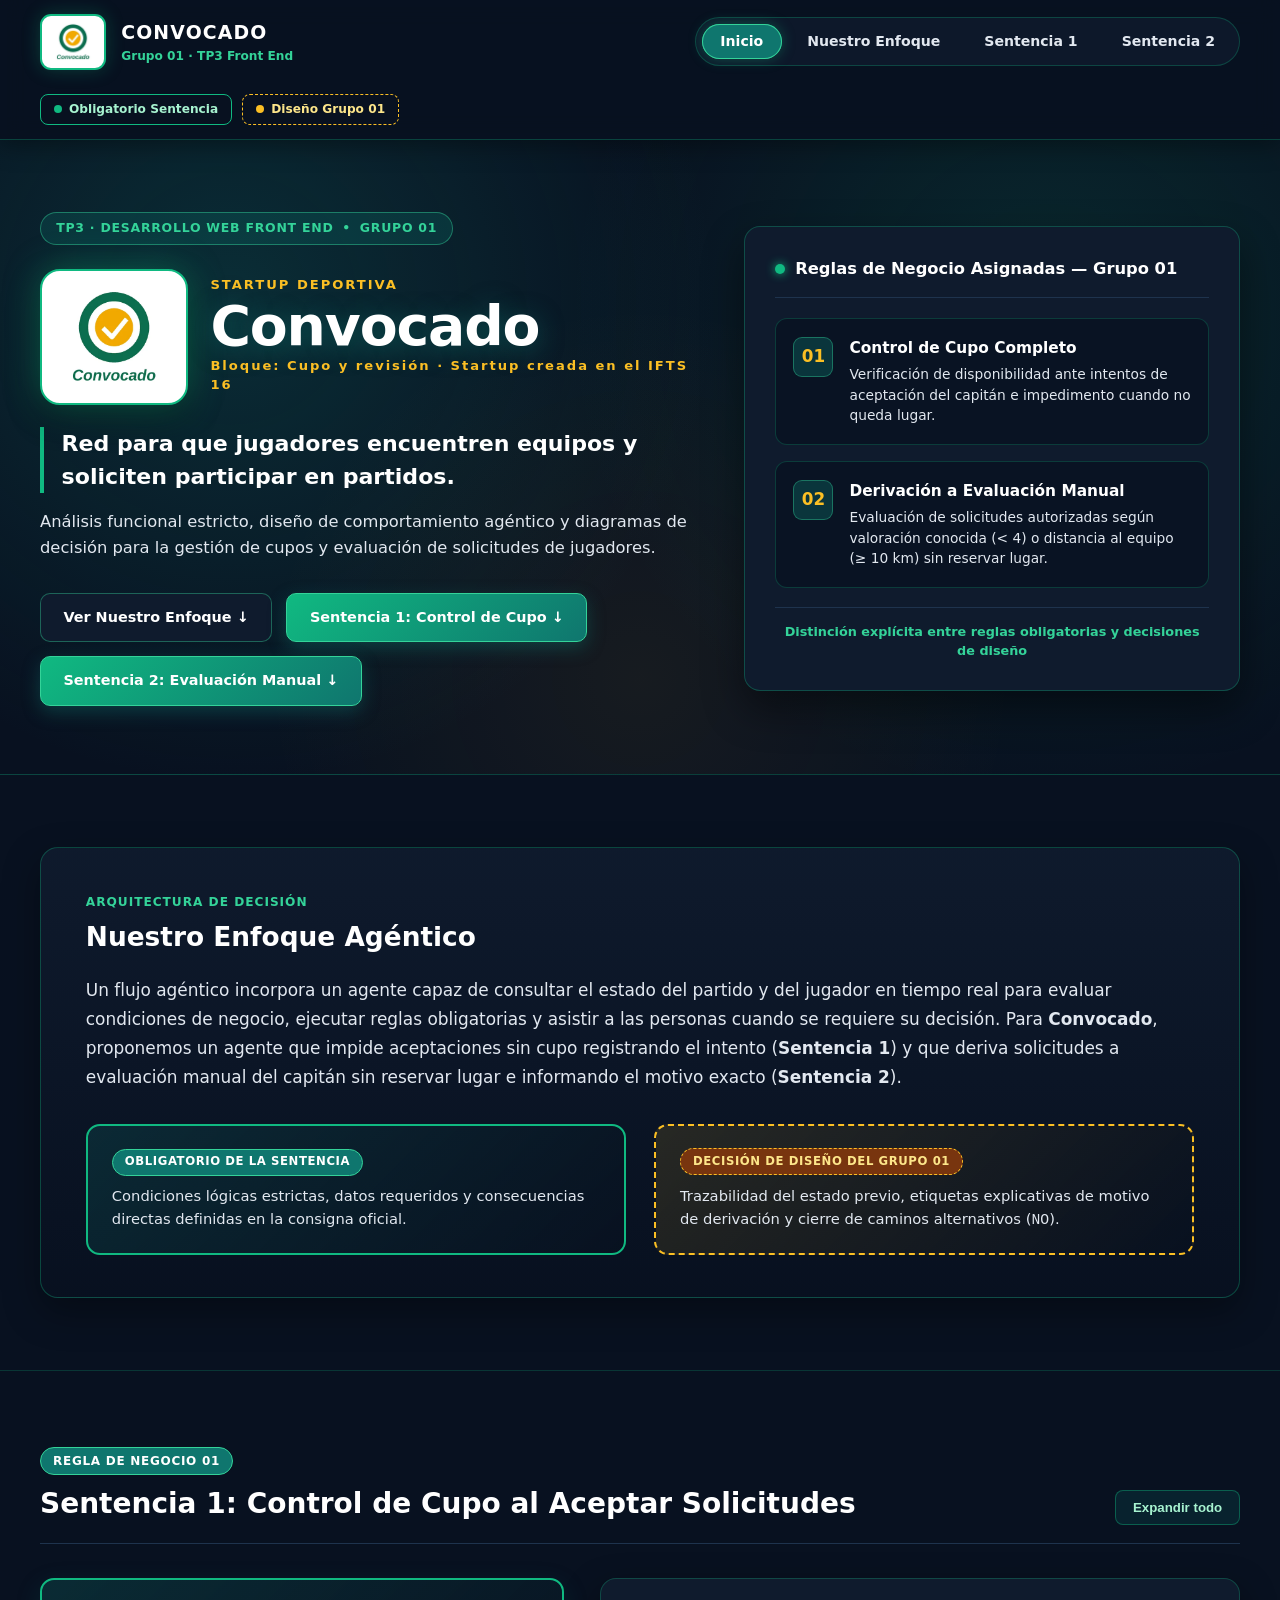
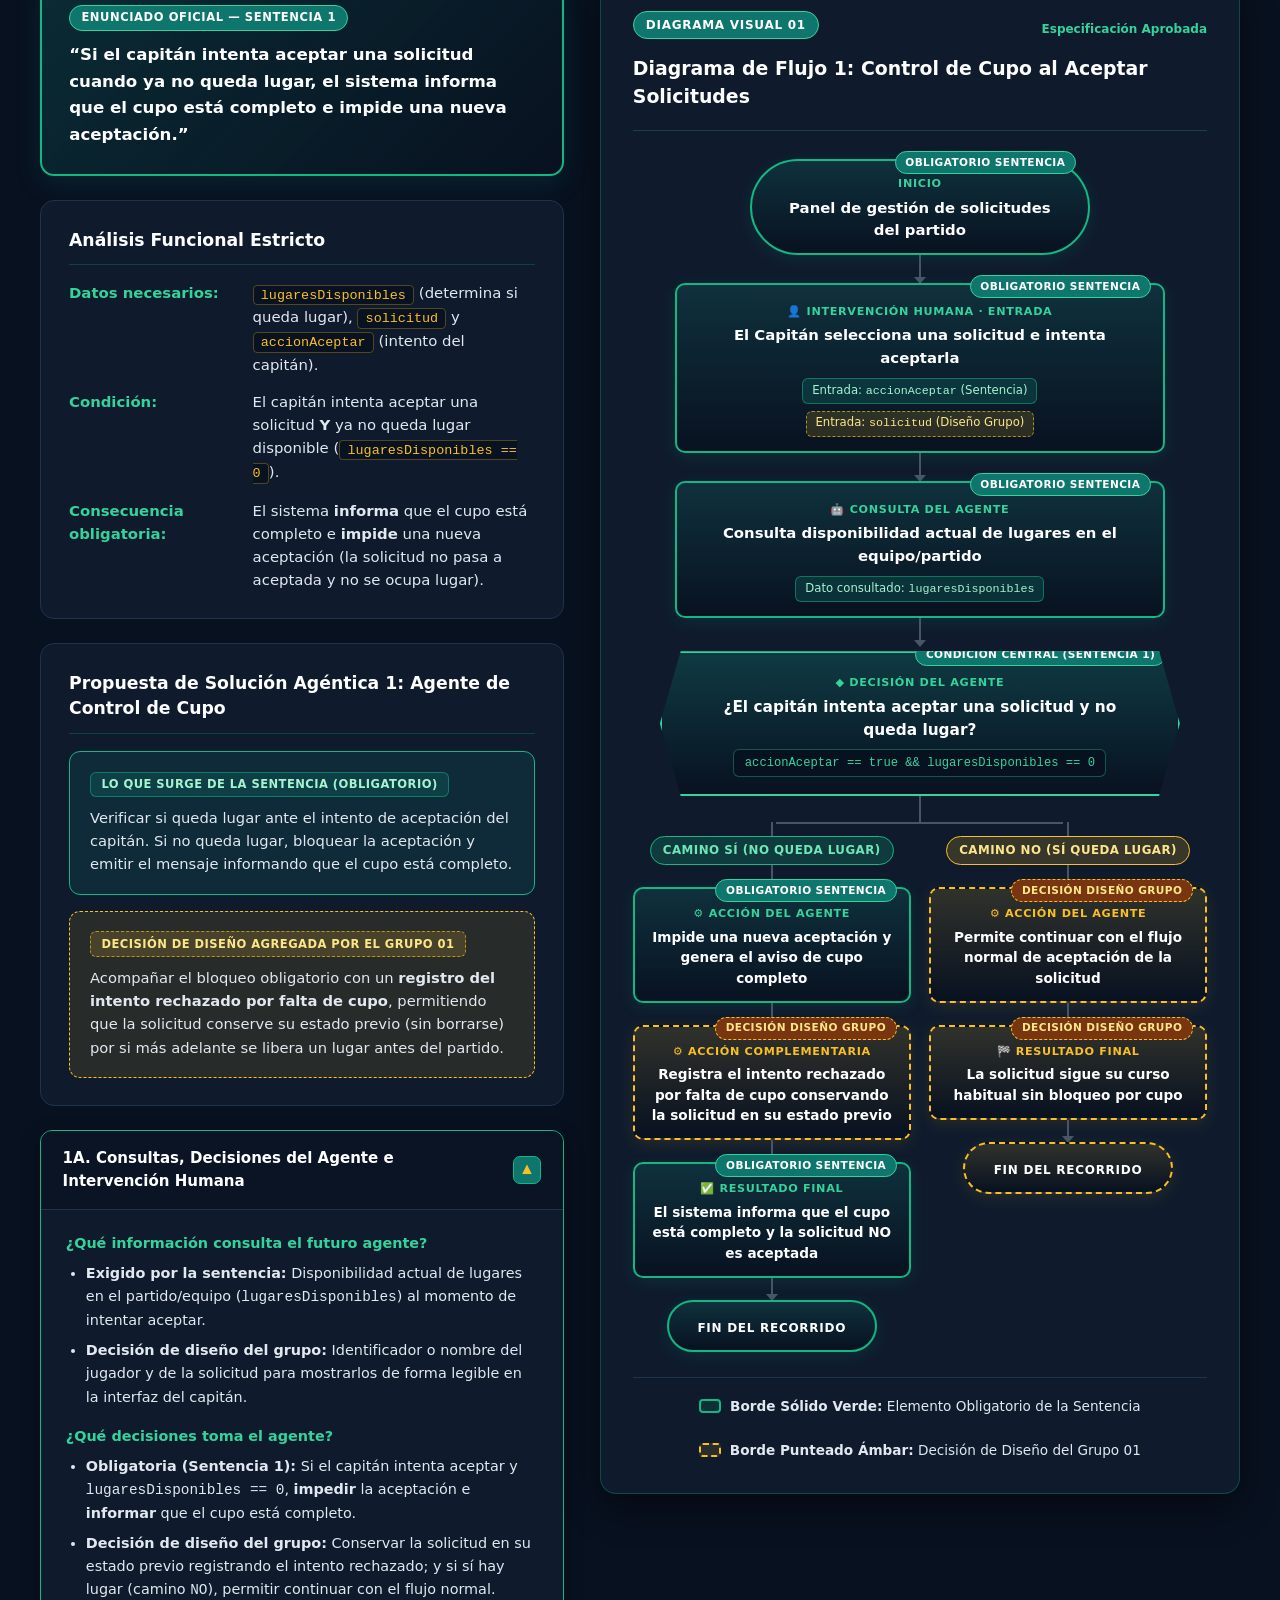
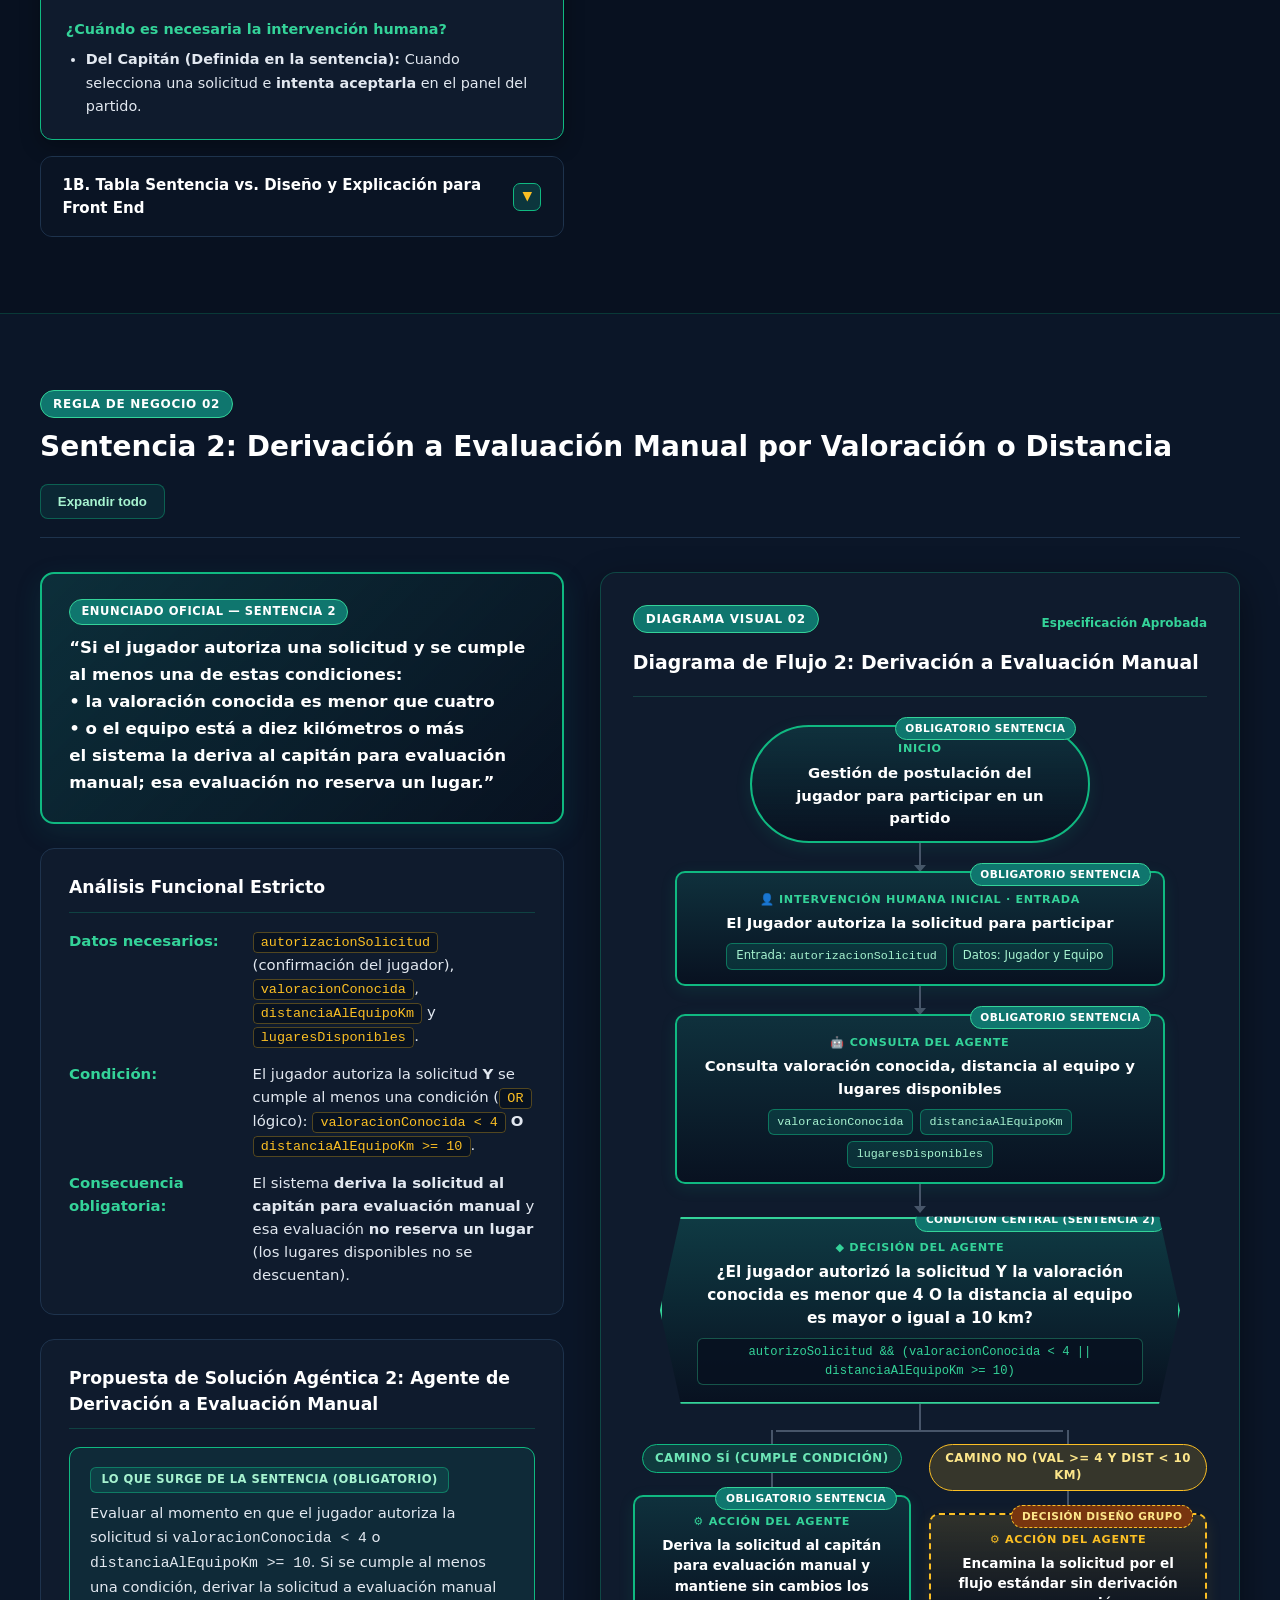
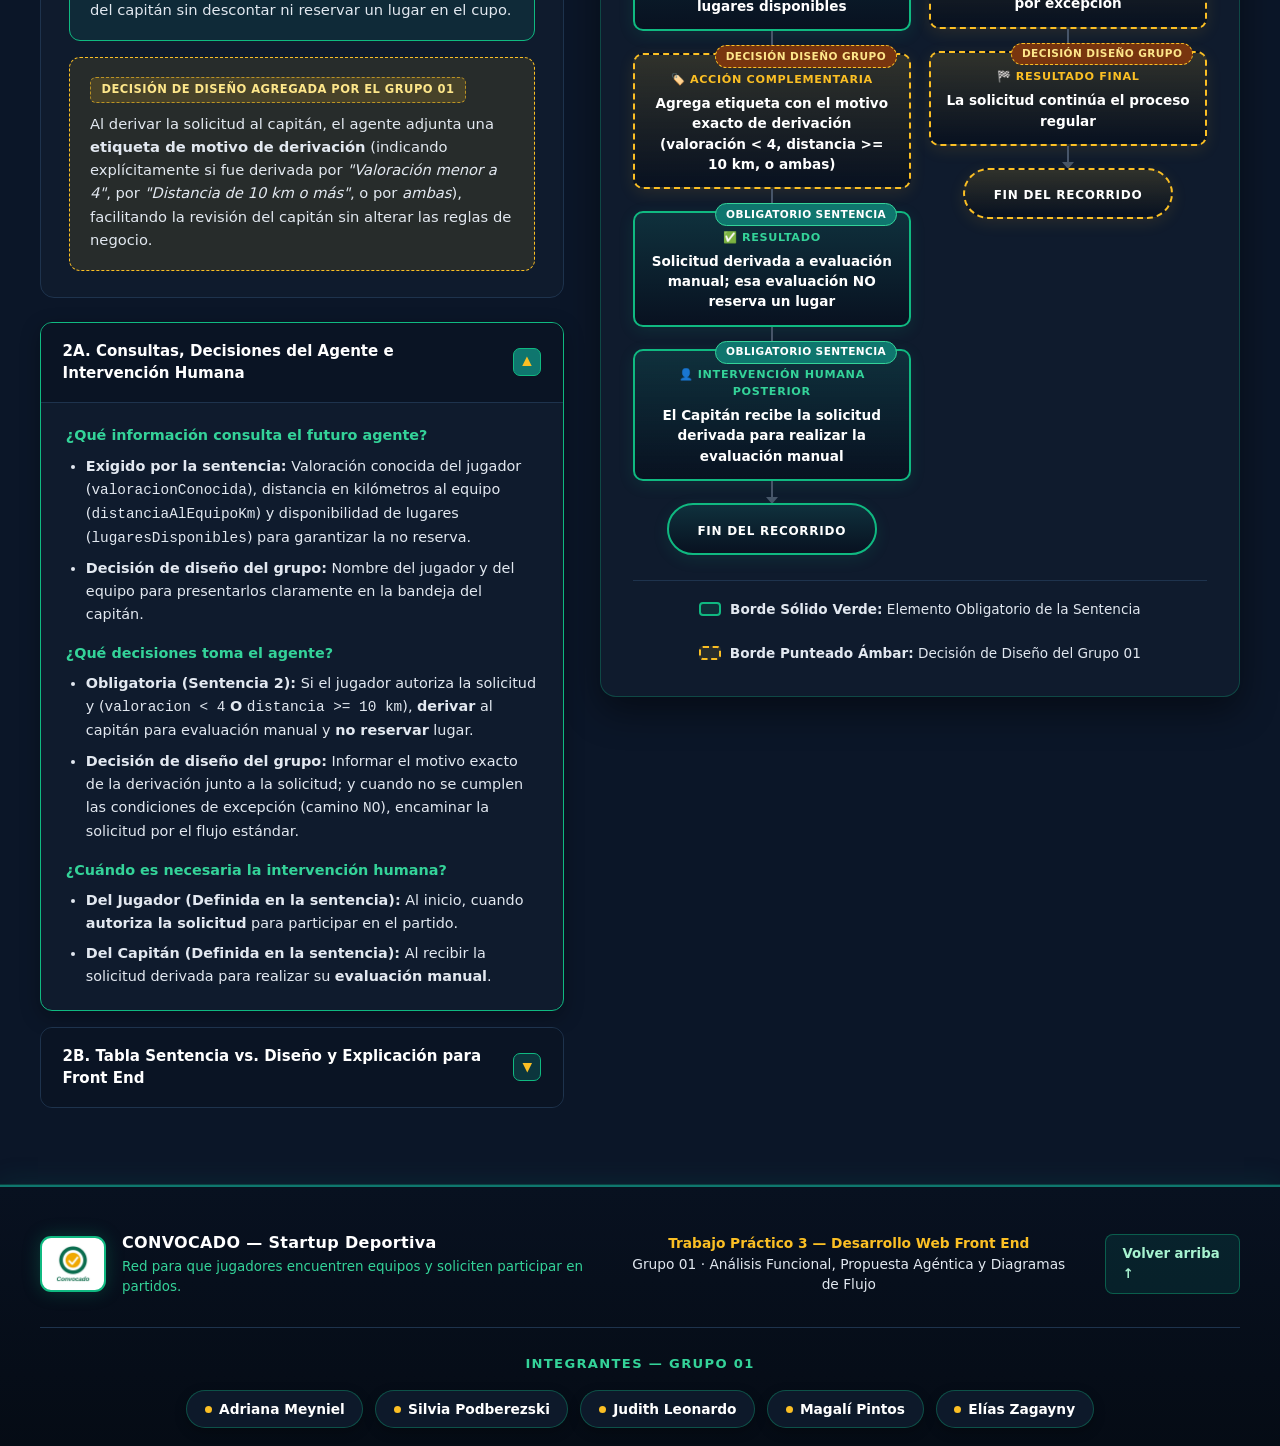
==== commit 0694c42b: "Agrego bloque e IFTS 16 al Hero y corrijo el bloque en README" ====
--- a/index.html
+++ b/index.html
@@ -64,6 +64,7 @@
             <div>
               <p class="startup-label">STARTUP DEPORTIVA</p>
               <h1 class="hero-title">Convocado</h1>
+              <p class="startup-label">Bloque: Cupo y revisión · Startup creada en el IFTS 16</p>
             </div>
           </div>
 
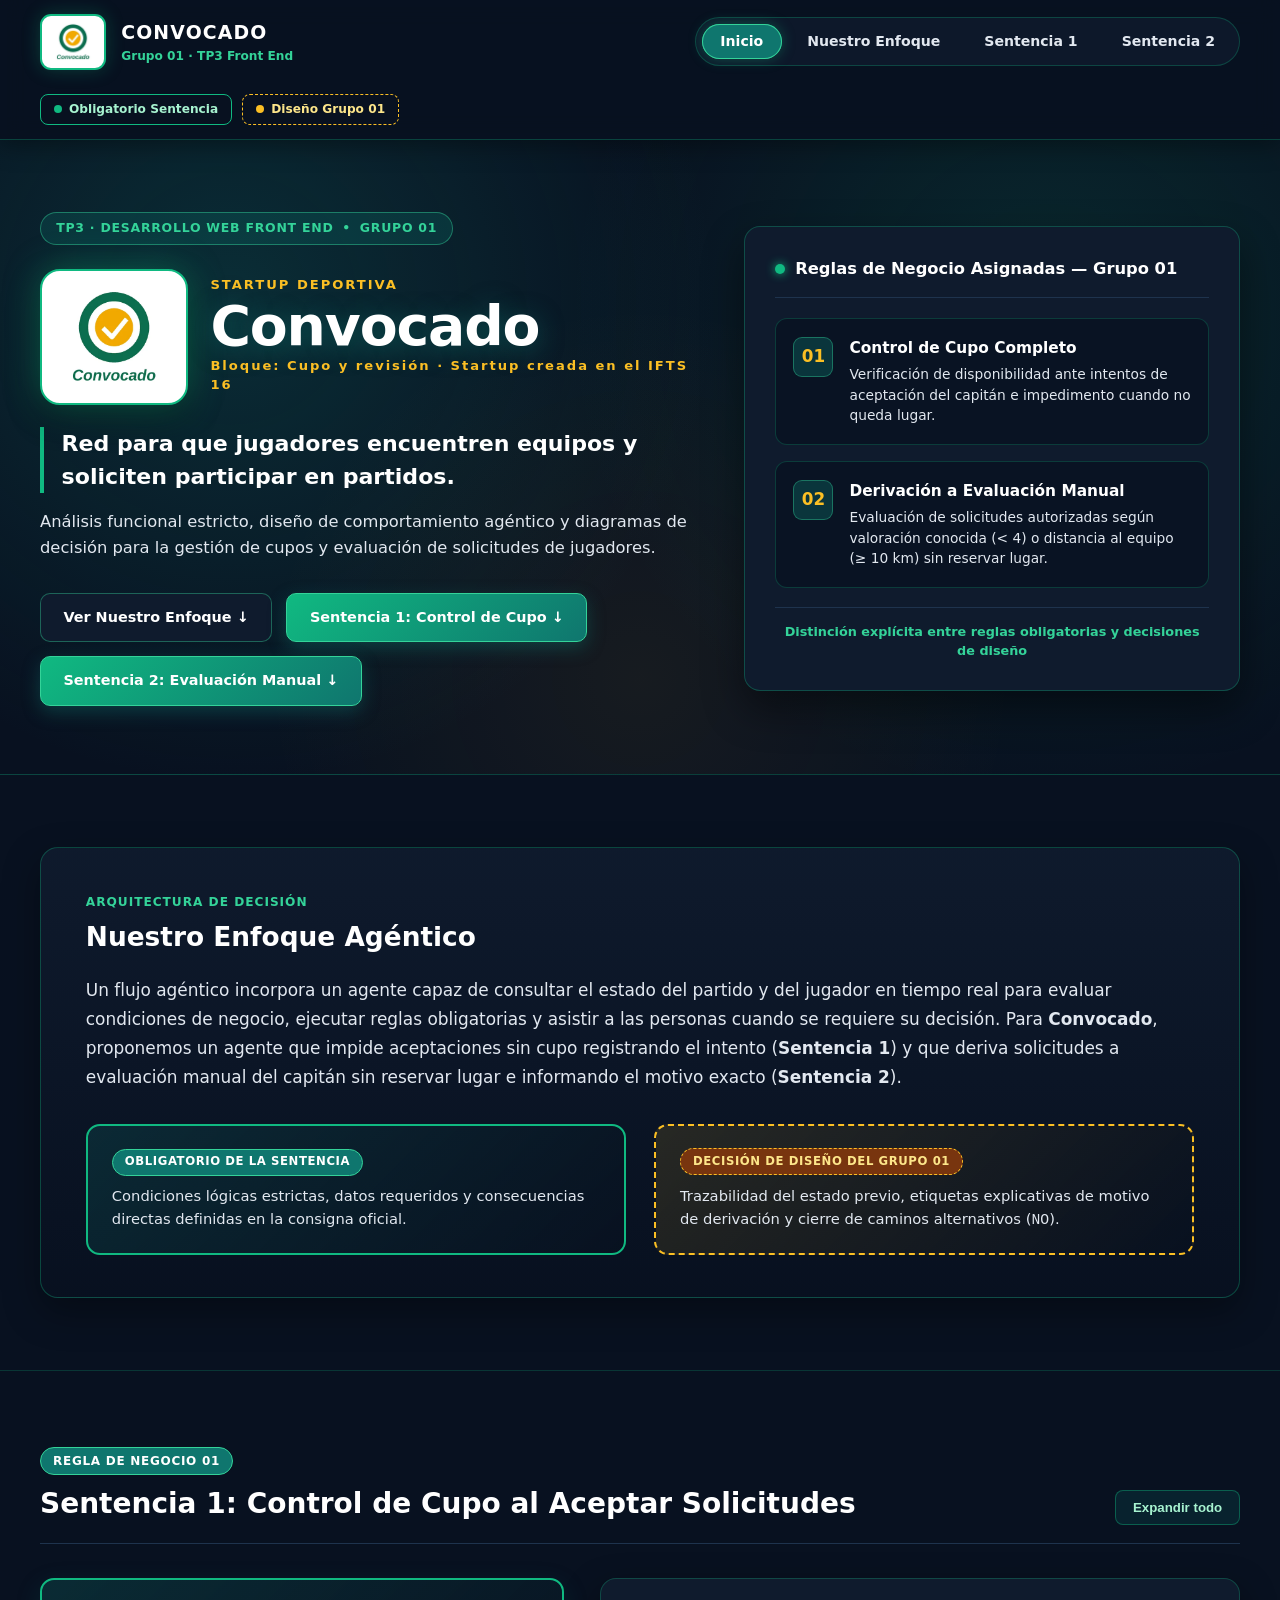
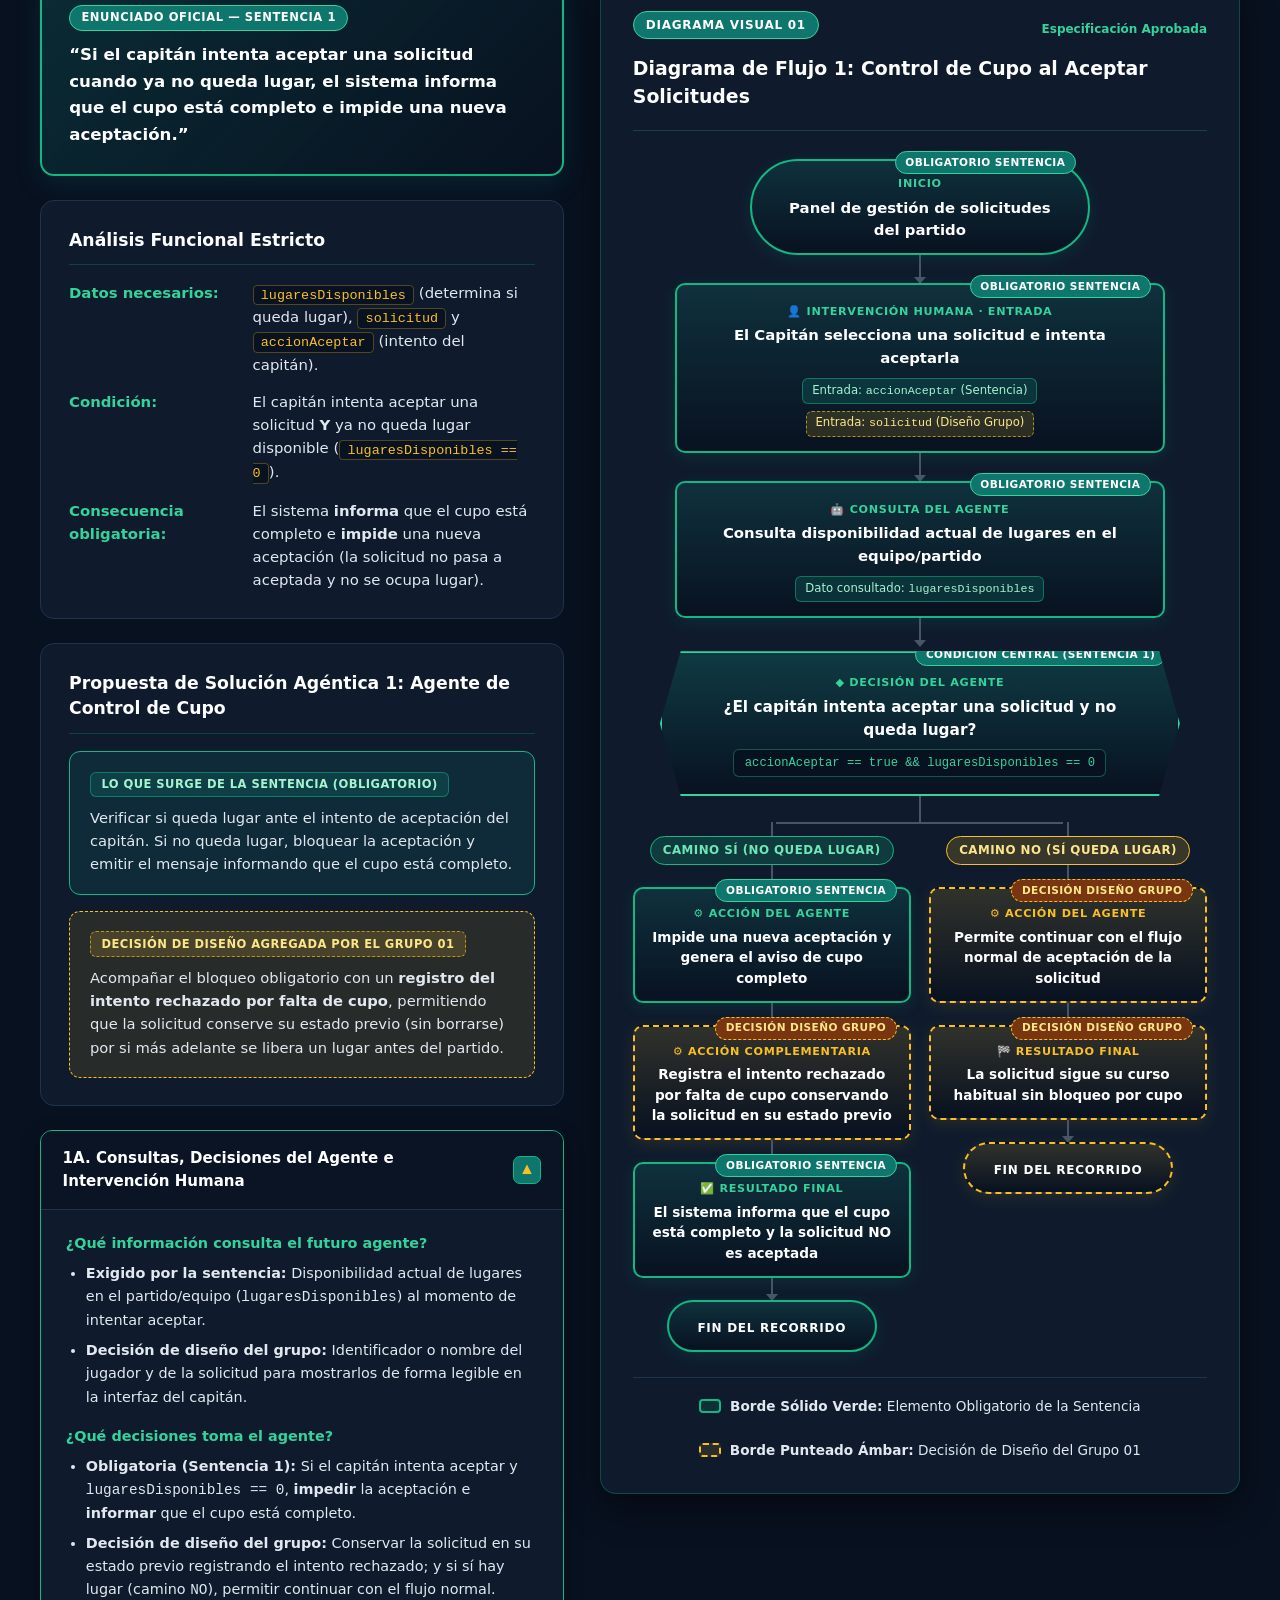
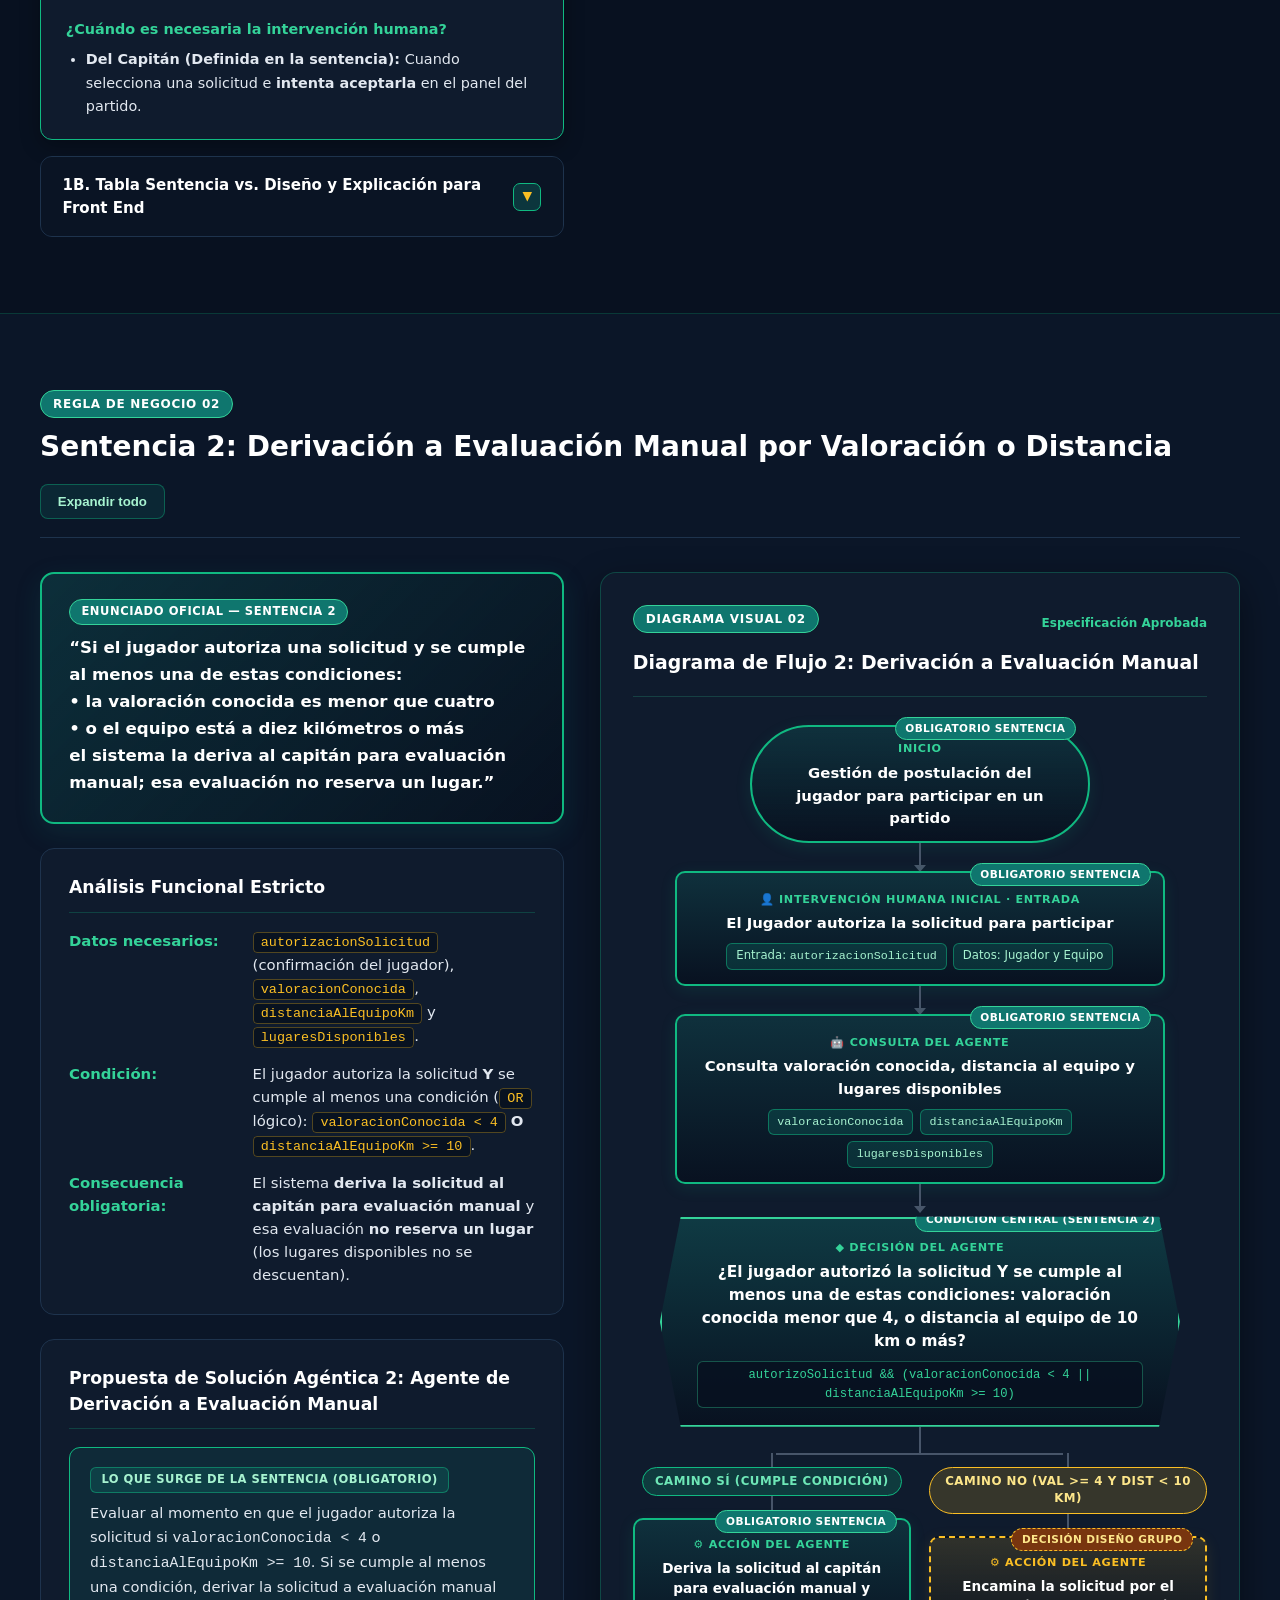
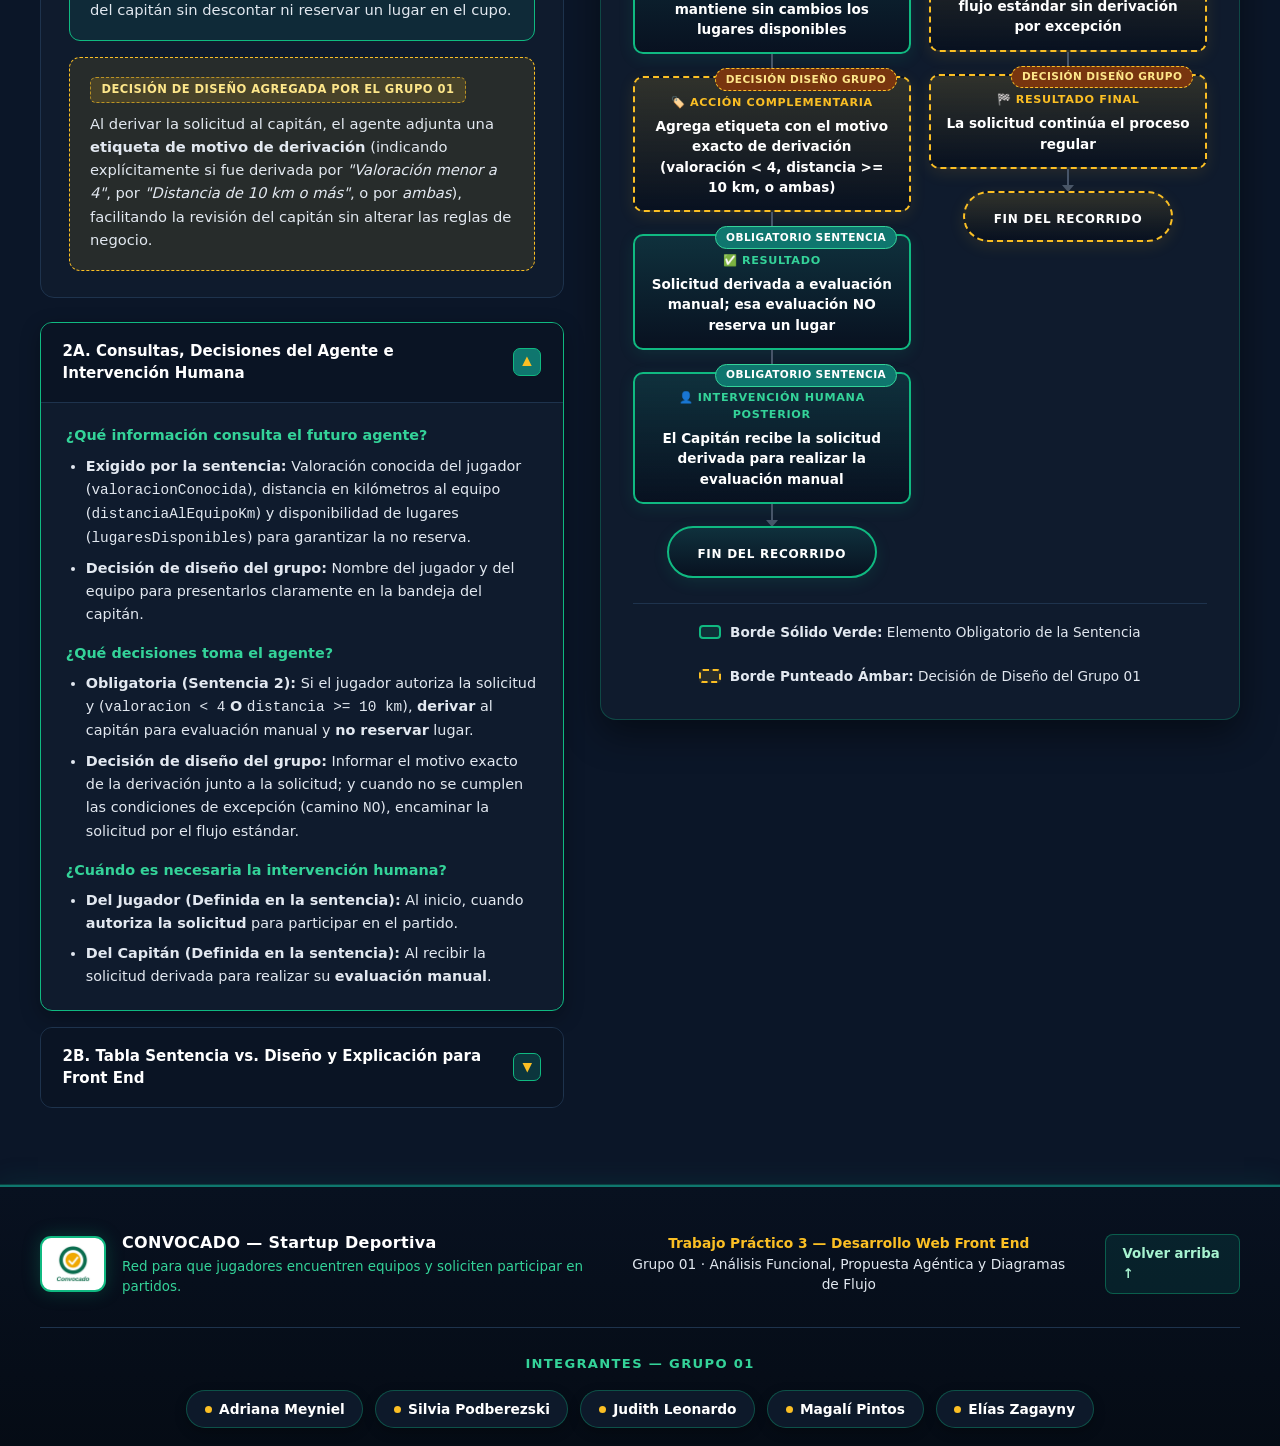
==== commit 9fa1fcb0: "Aclaro la condicion del rombo del Diagrama 2 y documento el aporte en README" ====
--- a/index.html
+++ b/index.html
@@ -573,7 +573,7 @@
                         <td><span class="table-badge badge-mandatory">Obligatorio Sentencia</span></td>
                       </tr>
                       <tr>
-                        <td>Decisión: <em>“¿El jugador autorizó la solicitud Y la valoración conocida es menor que 4 O la distancia al equipo es mayor o igual a 10 km?”</em></td>
+                        <td>Decisión: <em>“¿El jugador autorizó la solicitud Y se cumple al menos una de estas condiciones: valoración conocida menor que 4, o distancia al equipo de 10 km o más?”</em></td>
                         <td><span class="table-badge badge-mandatory">Obligatorio Sentencia</span></td>
                       </tr>
                       <tr>
@@ -662,7 +662,7 @@
                     <span class="node-origin-badge badge-mandatory">Condición Central (Sentencia 2)</span>
                     <div class="node-type">◆ DECISIÓN DEL AGENTE</div>
                     <div class="node-question">
-                      ¿El jugador autorizó la solicitud Y la valoración conocida es menor que 4 O la distancia al equipo es mayor o igual a 10 km?
+                      ¿El jugador autorizó la solicitud Y se cumple al menos una de estas condiciones: valoración conocida menor que 4, o distancia al equipo de 10 km o más?
                     </div>
                     <div class="node-code"><code>autorizoSolicitud && (valoracionConocida &lt; 4 || distanciaAlEquipoKm &gt;= 10)</code></div>
                   </div>
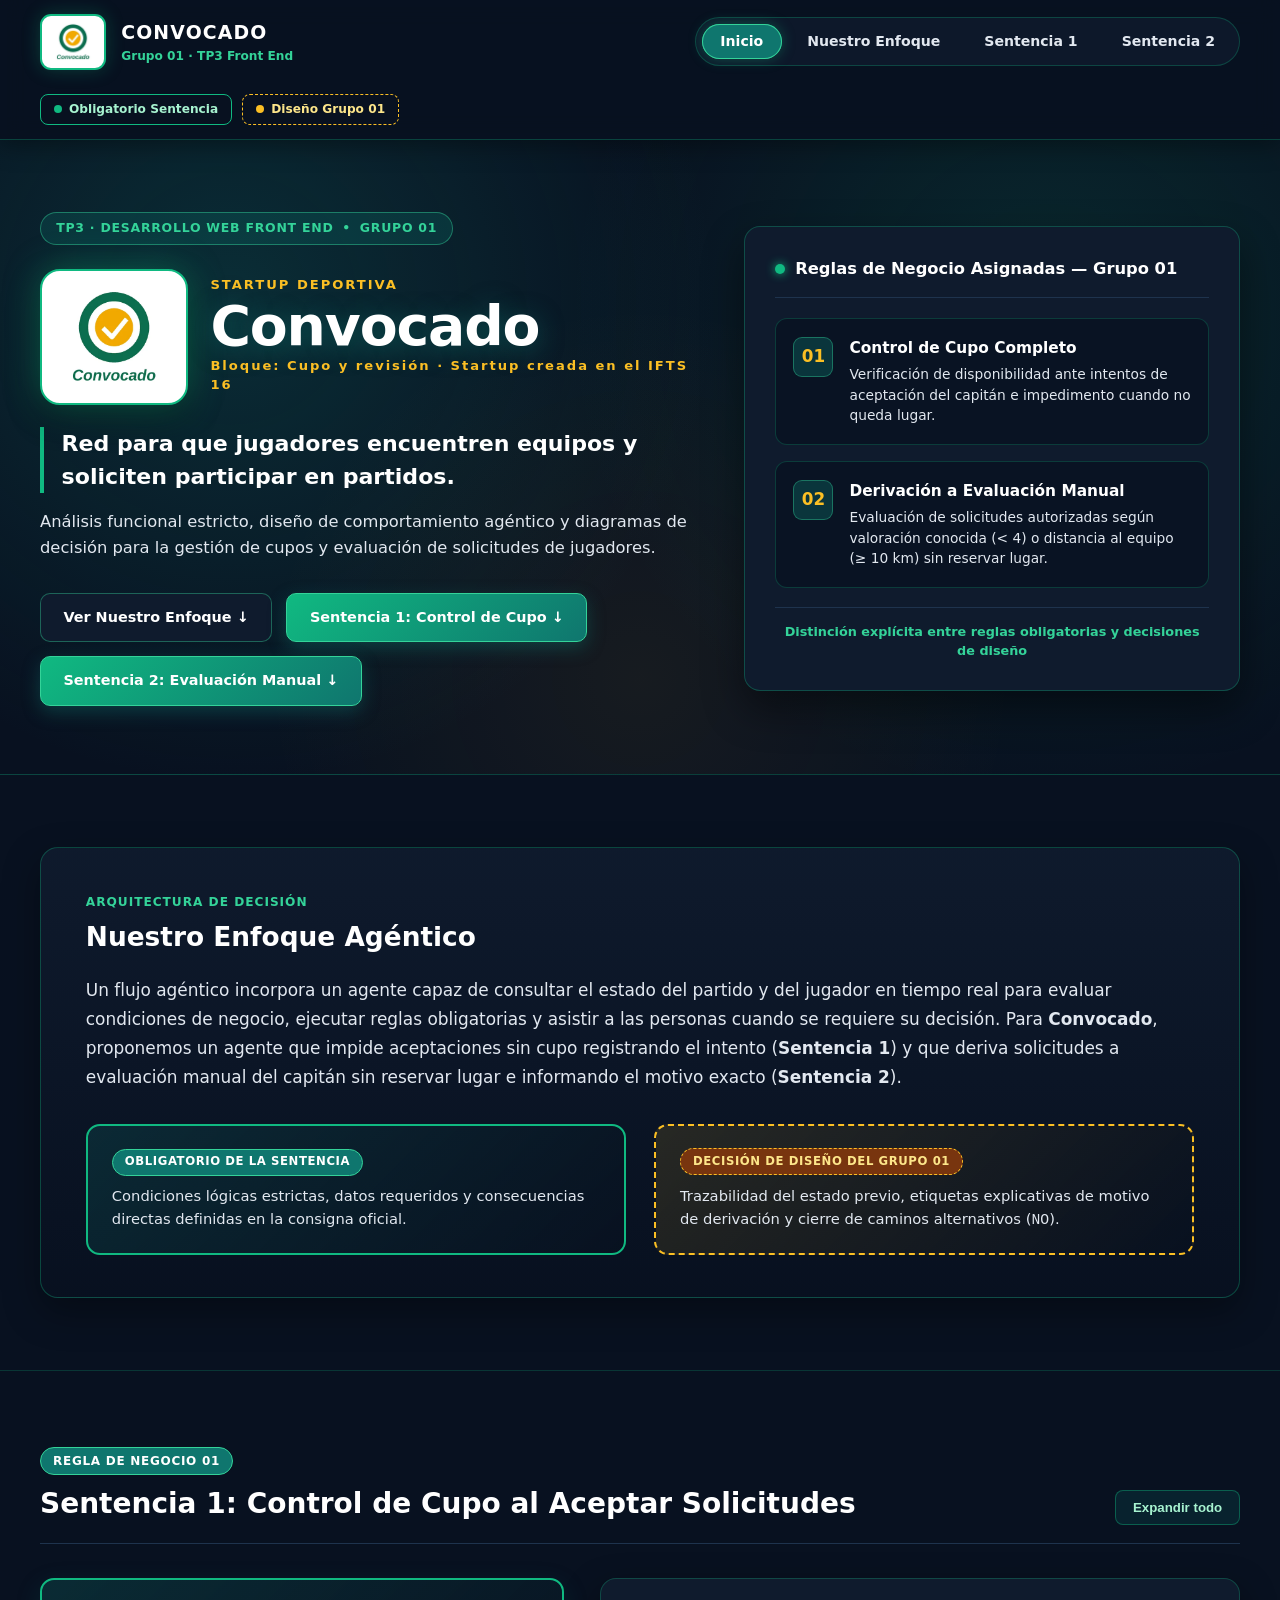
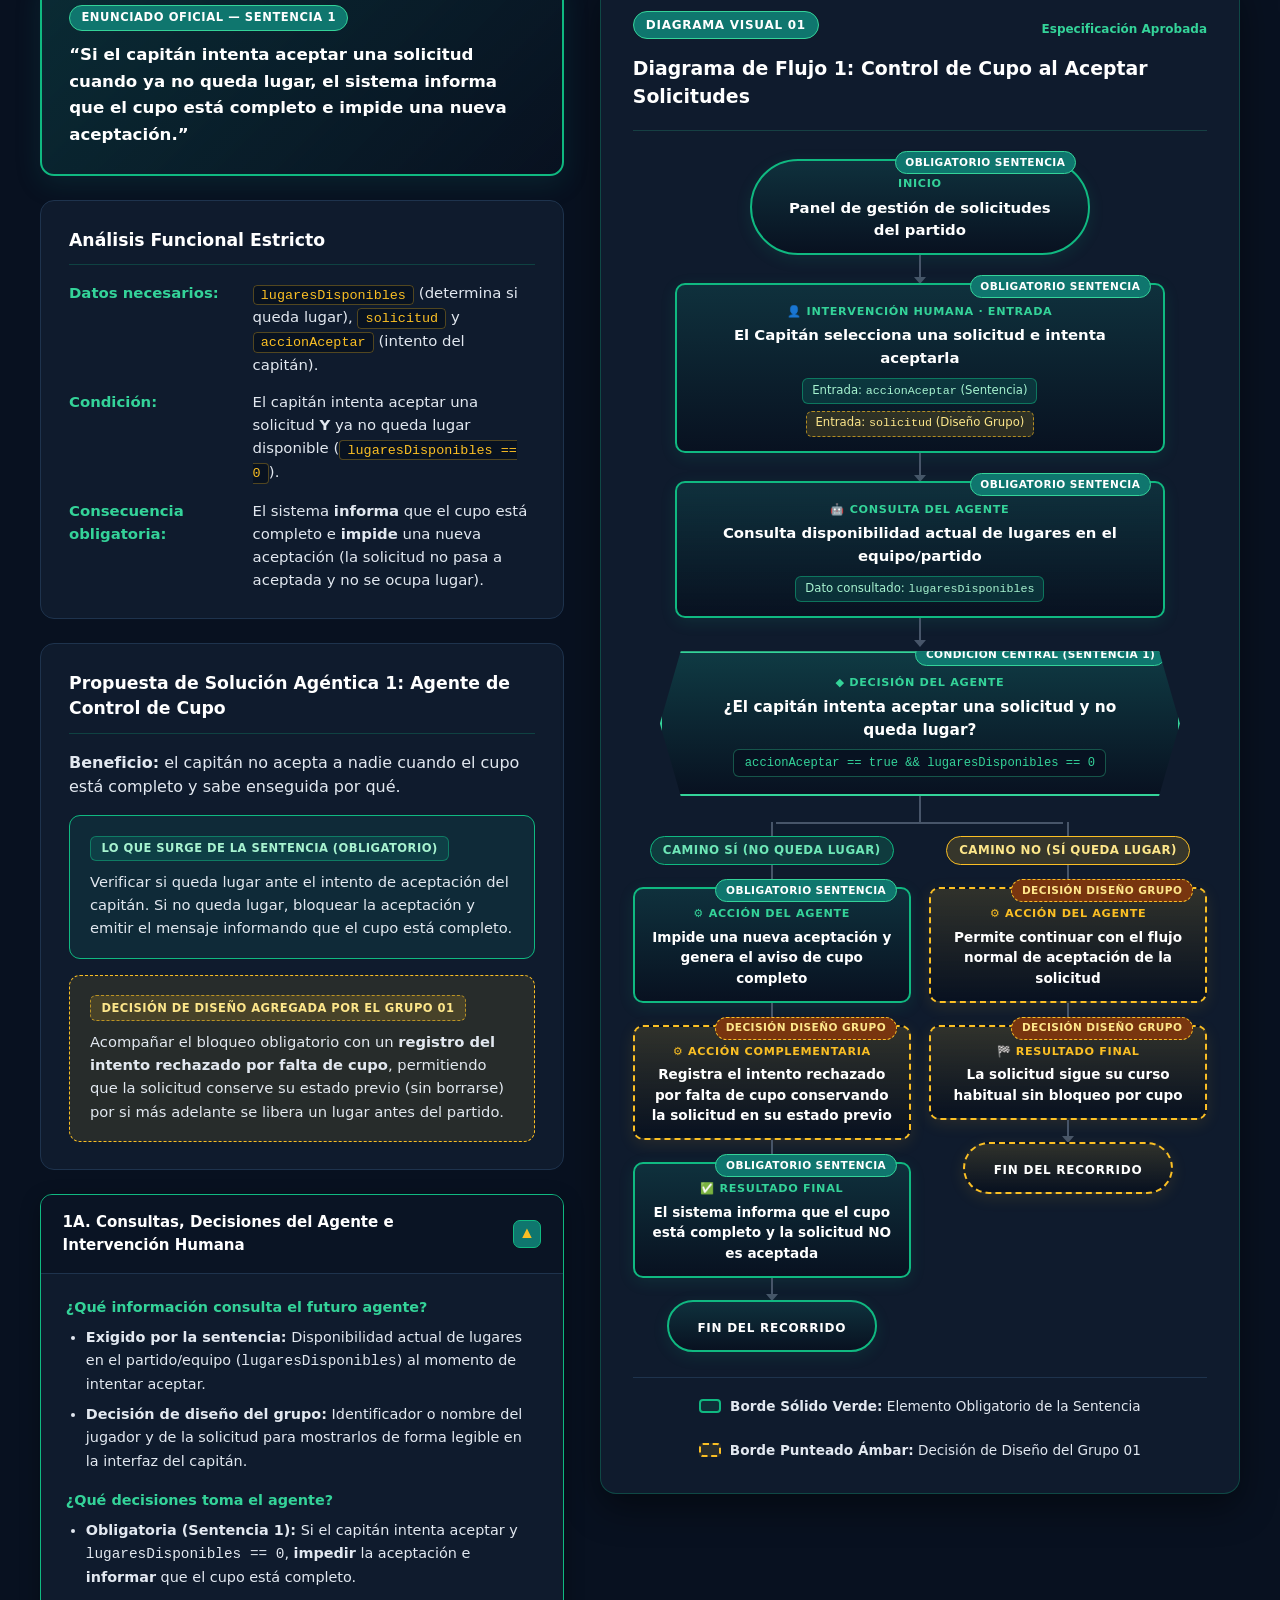
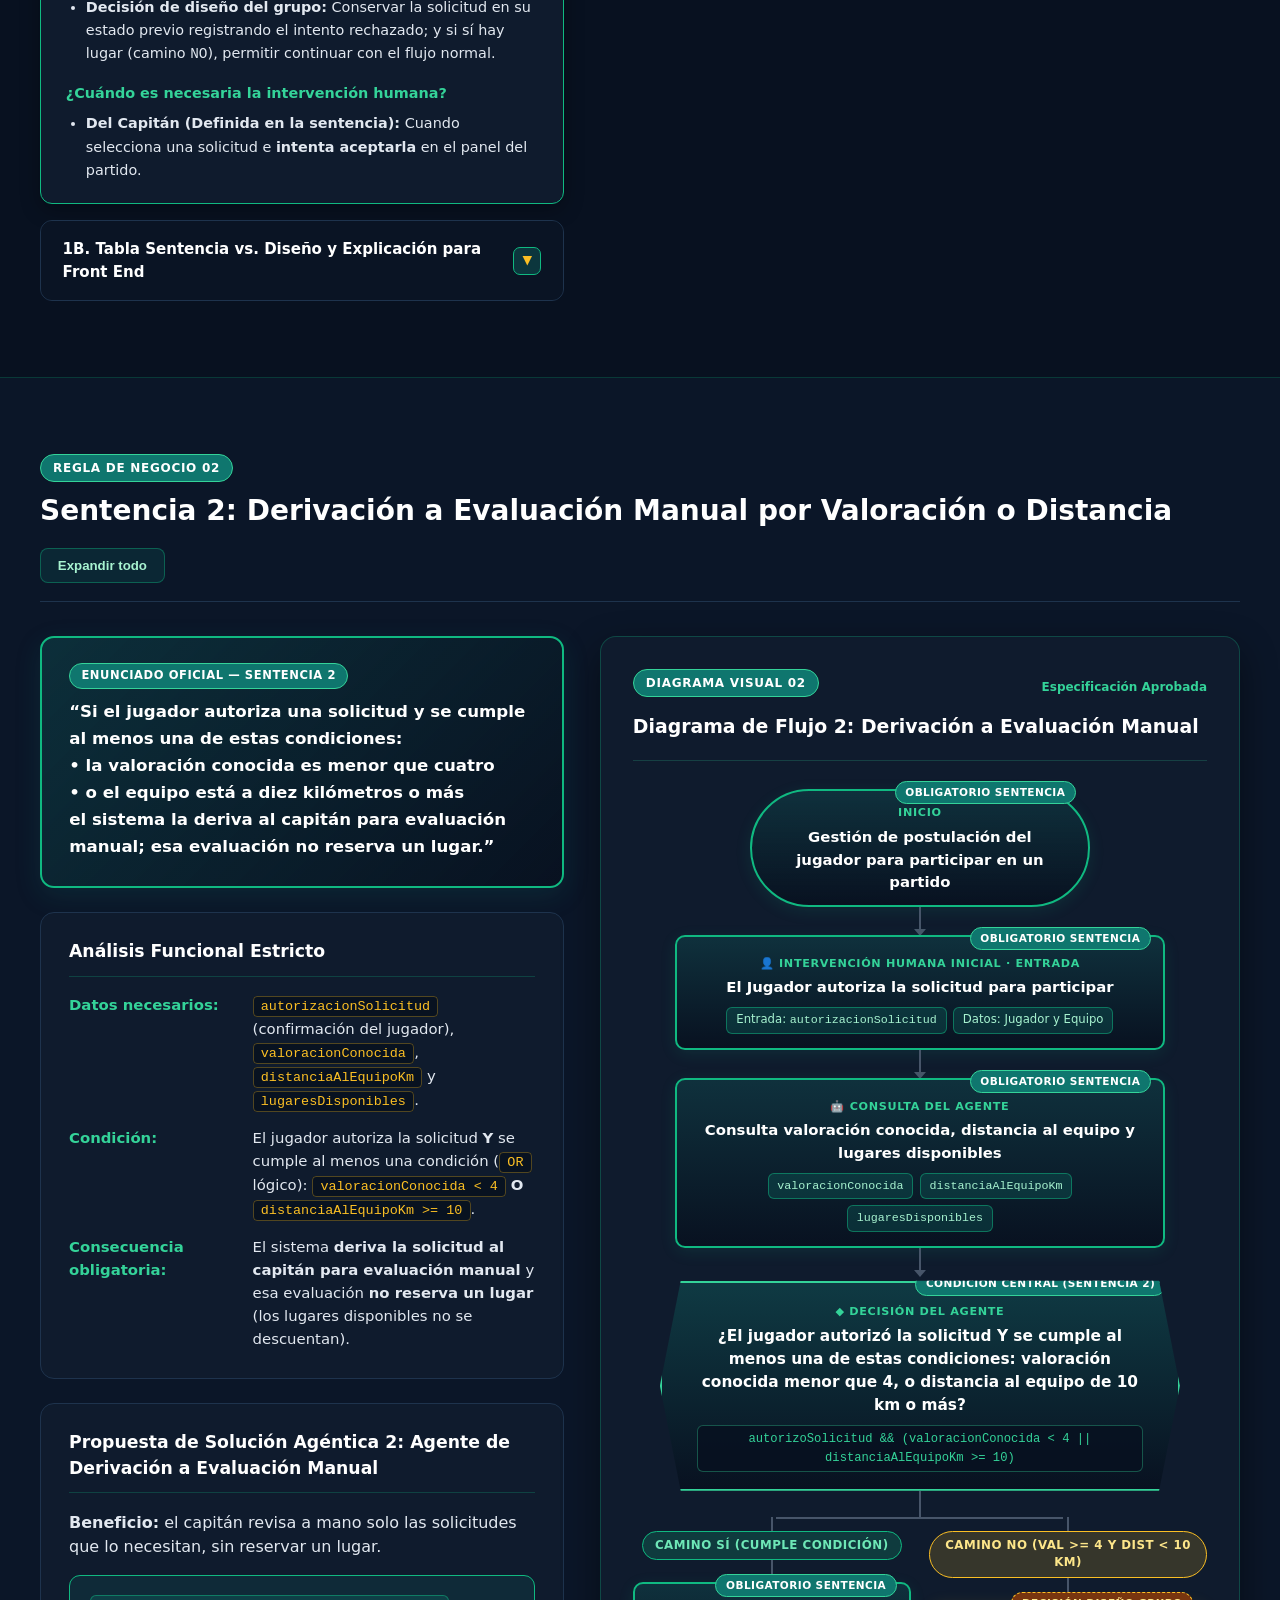
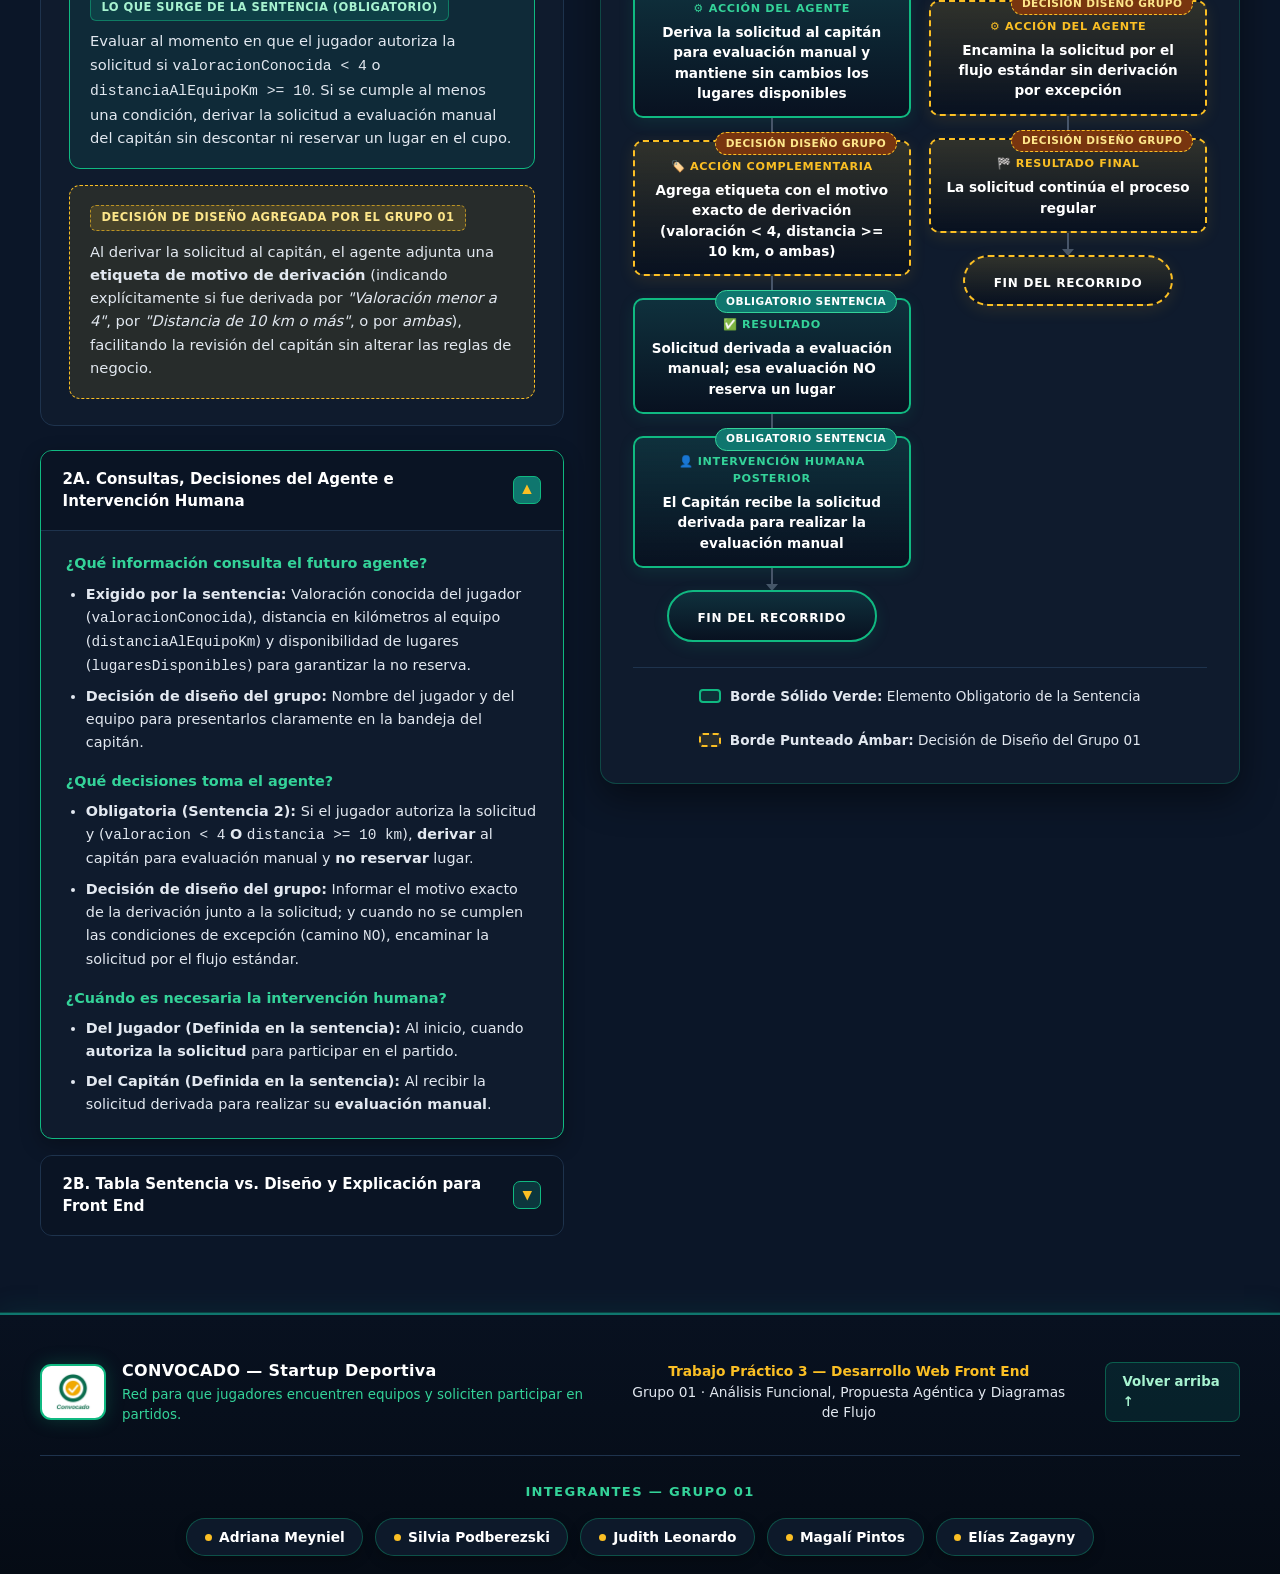
==== commit 459c3c6e: "Agrego el beneficio de cada propuesta y lo documento en README" ====
--- a/index.html
+++ b/index.html
@@ -199,6 +199,7 @@
             <!-- Tarjeta de Propuesta Agéntica 1 -->
             <article class="info-card proposal-card">
               <h3 class="card-title">Propuesta de Solución Agéntica 1: Agente de Control de Cupo</h3>
+              <p class="analysis-val"><strong>Beneficio:</strong> el capitán no acepta a nadie cuando el cupo está completo y sabe enseguida por qué.</p>
 
               <div class="proposal-split-block mandatory-block">
                 <span class="origin-pill pill-mandatory">Lo que surge de la sentencia (Obligatorio)</span>
@@ -504,6 +505,7 @@
             <!-- Tarjeta de Propuesta Agéntica 2 -->
             <article class="info-card proposal-card">
               <h3 class="card-title">Propuesta de Solución Agéntica 2: Agente de Derivación a Evaluación Manual</h3>
+              <p class="analysis-val"><strong>Beneficio:</strong> el capitán revisa a mano solo las solicitudes que lo necesitan, sin reservar un lugar.</p>
 
               <div class="proposal-split-block mandatory-block">
                 <span class="origin-pill pill-mandatory">Lo que surge de la sentencia (Obligatorio)</span>
